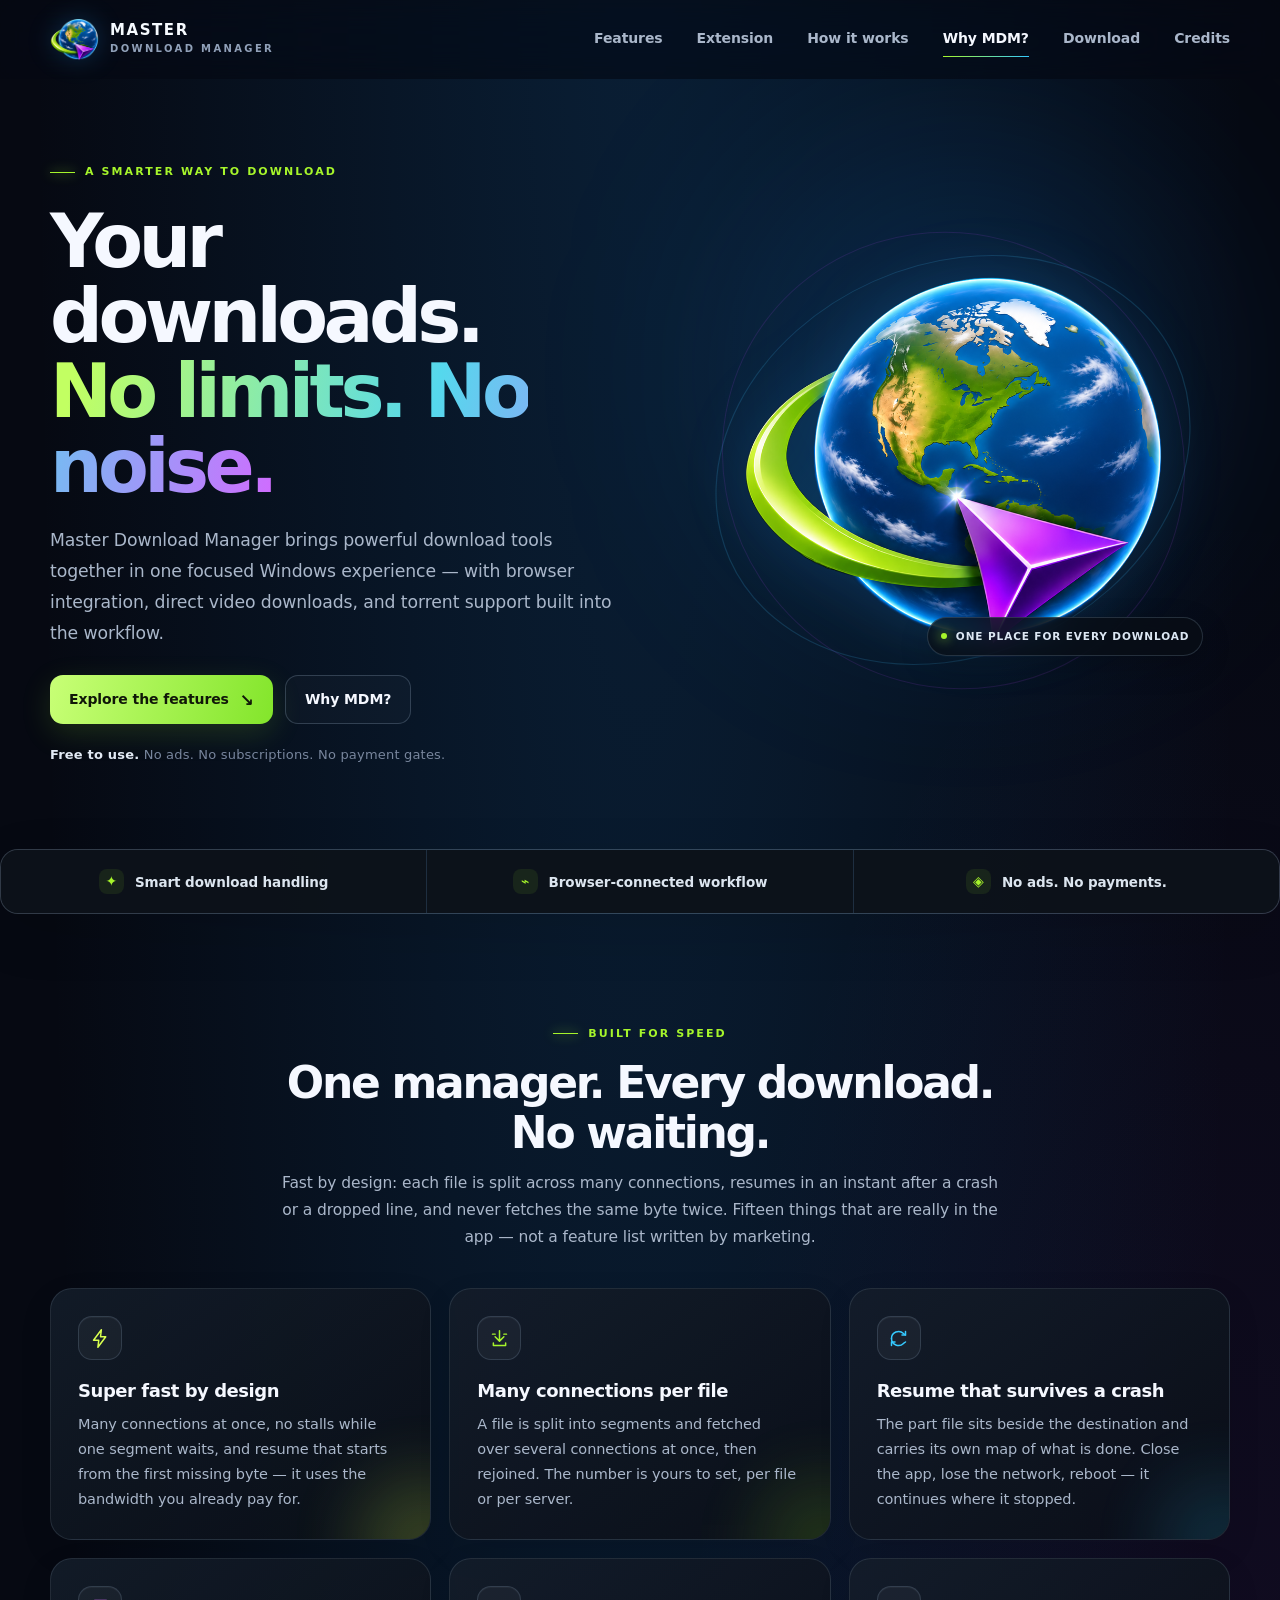
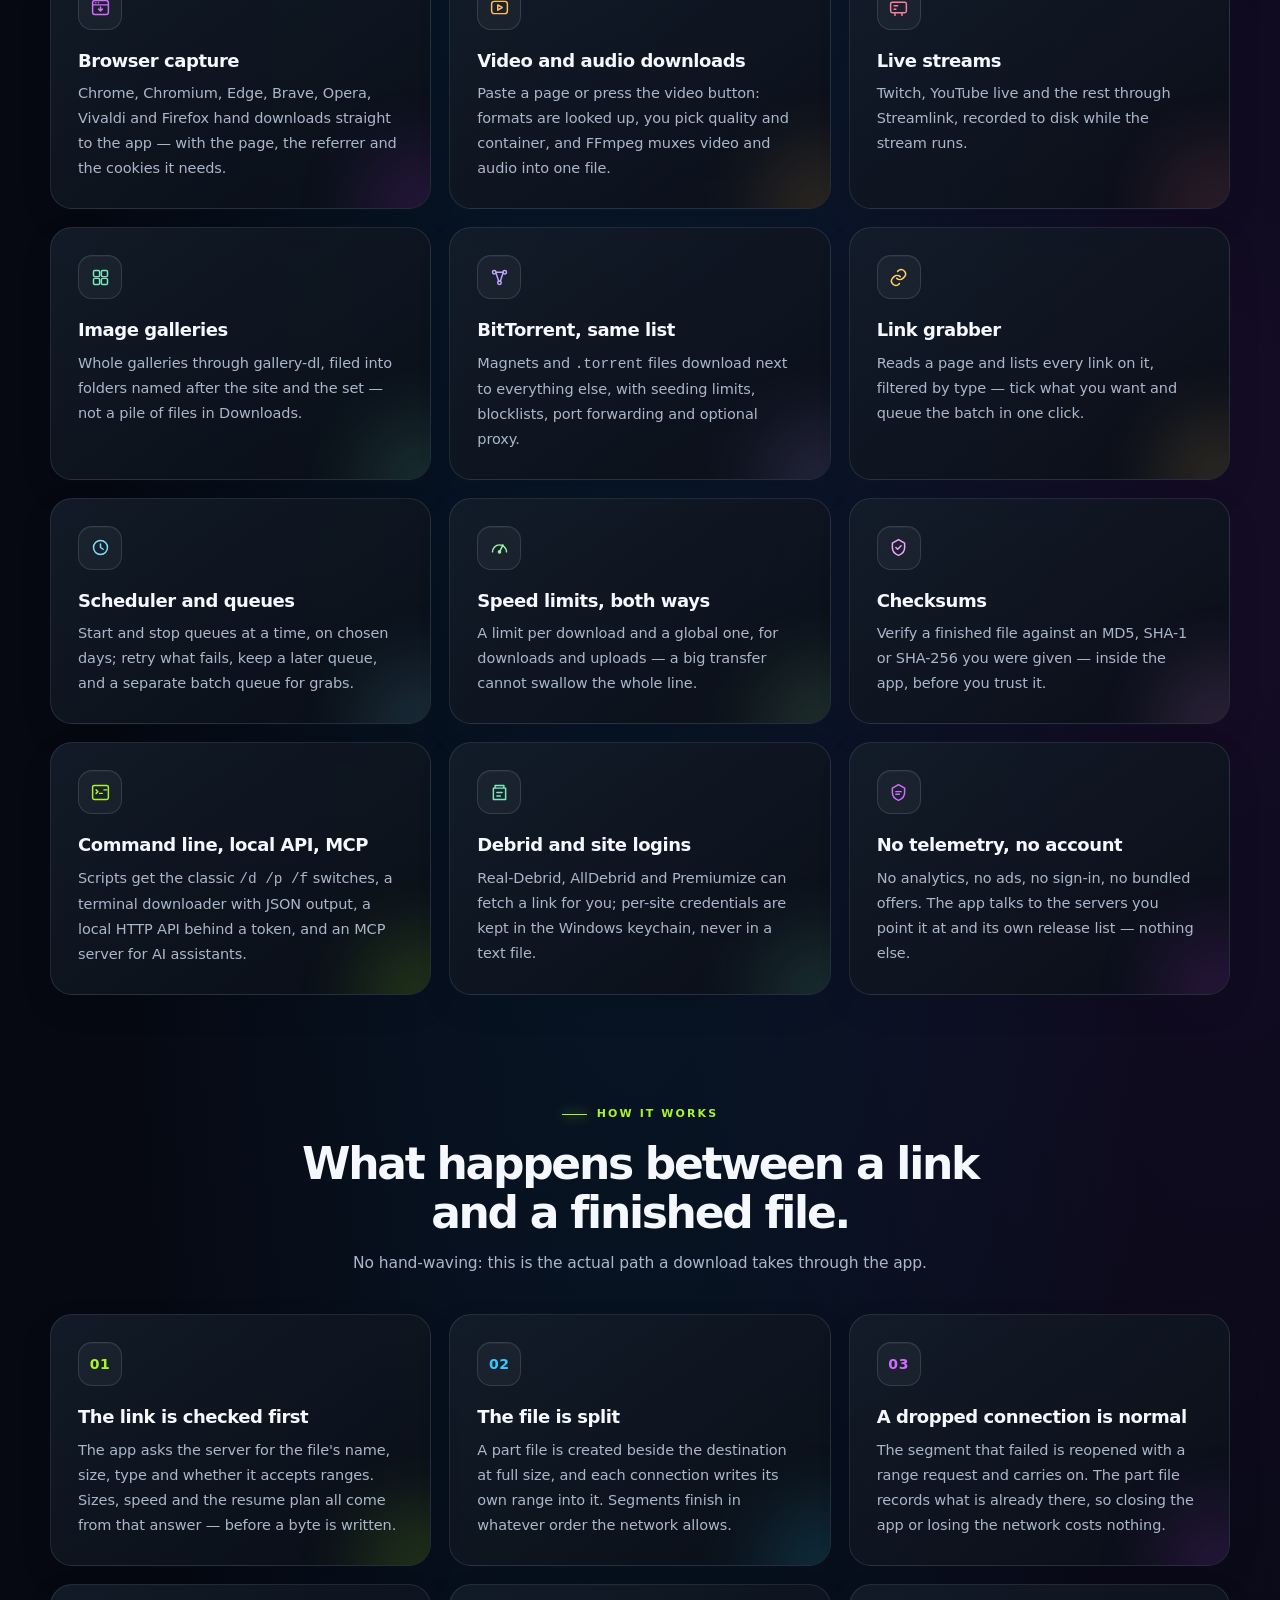
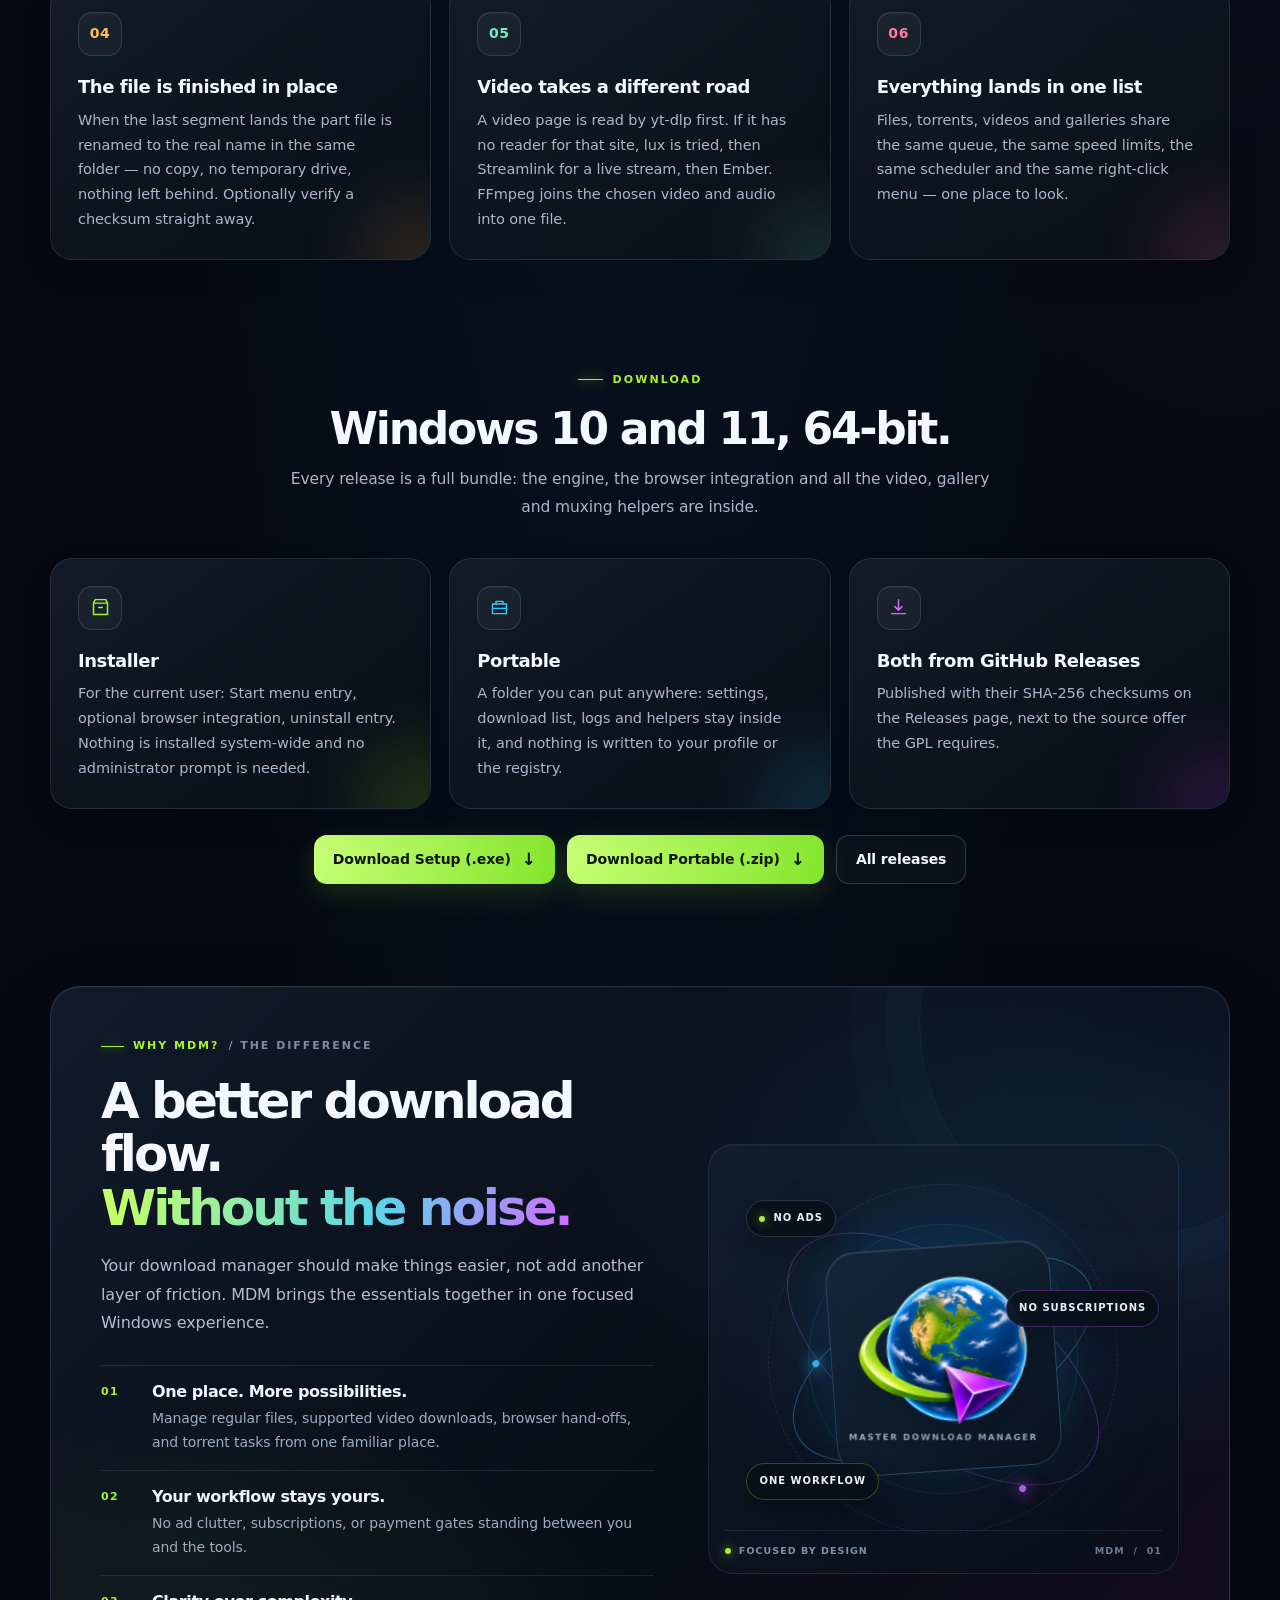
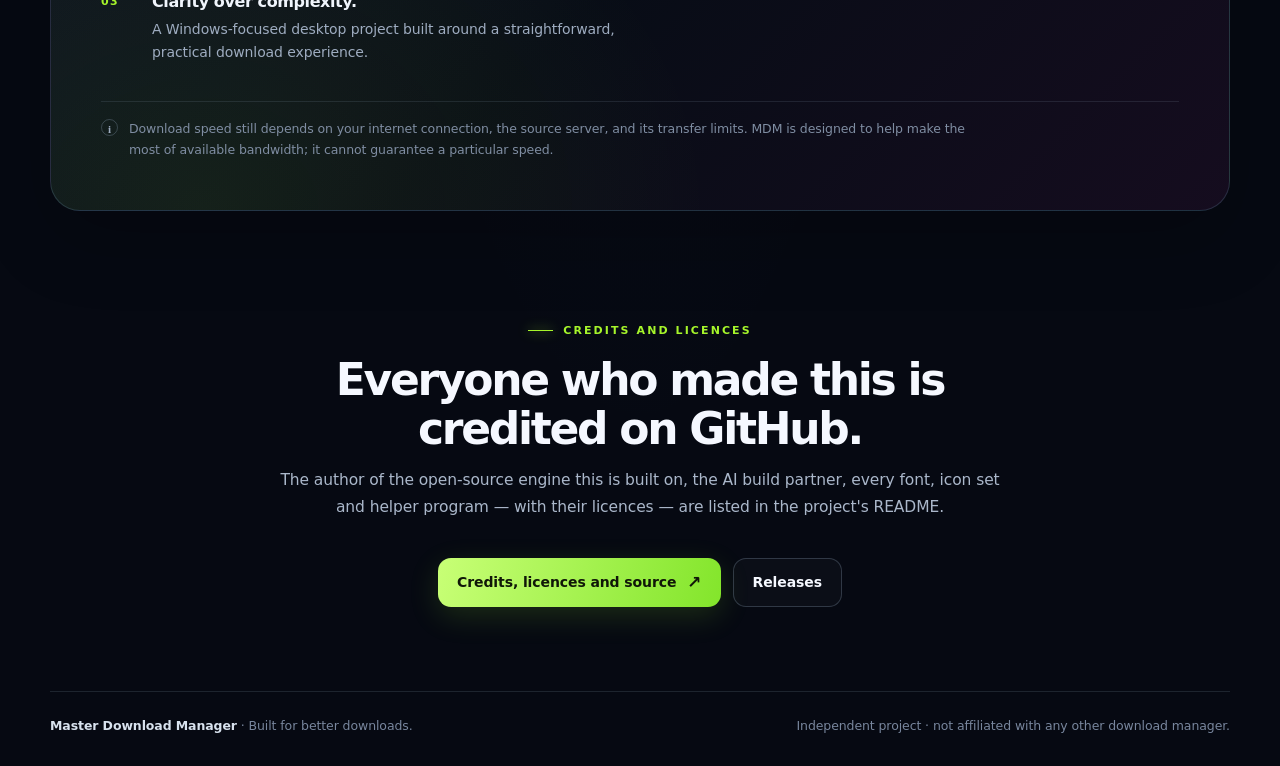
==== index.html @ 60034c8e "Site: speed-led features, shared CSS/JS, Extension in the nav" ====
<!doctype html>
<html lang="en">
<head>
  <meta charset="utf-8">
  <meta name="viewport" content="width=device-width, initial-scale=1">
  <meta name="theme-color" content="#05070b">
  <meta name="description" content="Meet Master Download Manager — a Windows download manager with segmented downloads, browser integration, video and audio, image galleries, torrents, and no ads or subscription fees.">
  <link rel="canonical" href="https://akshat-530.github.io/masterdownloadmanager/">
  <meta name="theme-color" content="#0b0d12">
  <meta property="og:type" content="website">
  <meta property="og:site_name" content="Master Download Manager">
  <meta property="og:title" content="Master Download Manager">
  <meta property="og:description" content="Segmented downloads, browser capture, video and audio, image galleries and BitTorrent - one list, no ads, no telemetry, no account.">
  <meta property="og:url" content="https://akshat-530.github.io/masterdownloadmanager/">
  <meta name="twitter:card" content="summary_large_image">
  <meta name="twitter:title" content="Master Download Manager">
  <meta name="twitter:description" content="Segmented downloads, browser capture, video, galleries and torrents - free for Windows, no ads, no telemetry.">
  <title>Master Download Manager — free download manager for Windows</title>
  <link rel="stylesheet" href="assets/site.css">

</head>
<body>
  <a class="skip-link" href="#top">Skip to content</a>
  <div class="scroll-progress" aria-hidden="true"></div>
  <svg class="svg-assets" xmlns="http://www.w3.org/2000/svg" aria-hidden="true" focusable="false">
    <symbol id="mdm-logo" viewBox="0 0 820 728">
      <image href="assets/hero.png" x="0" y="0" width="820" height="728" preserveAspectRatio="none" />
    </symbol>
  </svg>
  <header class="topbar-wrap">
    <div class="shell topbar">
      <a class="brand" href="#top" aria-label="Master Download Manager home">
        <svg class="brand-logo" viewBox="0 0 820 728" role="img" aria-label="Master Download Manager logo"><use href="#mdm-logo"></use></svg>
        <span class="brand-copy"><strong>MASTER</strong><small>DOWNLOAD MANAGER</small></span>
      </a>
      <button class="menu-toggle" type="button" aria-label="Open navigation" aria-controls="main-nav" aria-expanded="false">
        <span></span><span></span>
      </button>
      <nav id="main-nav" aria-label="Main navigation">
        <a href="#features">Features</a>
        <a href="extension.html">Extension</a>
        <a href="#how">How it works</a>
        <a href="#approach">Why MDM?</a>
        <a href="#download">Download</a>
        <a href="#credits">Credits</a>
      </nav>
    </div>
  </header>

  <main id="top" tabindex="-1">
    <div class="shell">
      <section class="hero" aria-labelledby="hero-title">
        <div class="hero-copy">
          <div class="eyebrow">A smarter way to download</div>
          <h1 id="hero-title">Your downloads.<br><span class="accent">No limits. No noise.</span></h1>
          <p class="intro">Master Download Manager brings powerful download tools together in one focused Windows experience — with browser integration, direct video downloads, and torrent support built into the workflow.</p>
          <div class="hero-actions">
            <a class="primary-link" href="#features">Explore the features <span aria-hidden="true">↘</span></a>
            <a class="secondary-link" href="#approach">Why MDM?</a>
          </div>
          <p class="hero-note"><strong>Free to use.</strong> No ads. No subscriptions. No payment gates.</p>
        </div>
        <div class="hero-art" aria-label="Master Download Manager globe and navigation logo">
          <div class="logo-halo">
            <svg class="hero-logo" viewBox="0 0 820 728" role="img" aria-label="Master Download Manager globe and navigation logo"><use href="#mdm-logo"></use></svg>
            <div class="orbit-label"><span class="dot" aria-hidden="true"></span> ONE PLACE FOR EVERY DOWNLOAD</div>
          </div>
        </div>
        </div>
      </section>

      <div class="trust-strip reveal" aria-label="Product highlights">
        <div class="trust-item"><b>✦</b> Smart download handling</div>
        <div class="trust-item"><b>⌁</b> Browser-connected workflow</div>
        <div class="trust-item"><b>◈</b> No ads. No payments.</div>
      </div>

      <section class="content-section reveal" id="features" aria-labelledby="features-title">
        <div class="section-heading">
          <div class="eyebrow">Built for speed</div>
          <h2 id="features-title">One manager. Every download. No waiting.</h2>
          <p>Fast by design: each file is split across many connections, resumes in an instant after a crash or a dropped line, and never fetches the same byte twice. Fifteen things that are really in the app — not a feature list written by marketing.</p>
        </div>
        <div class="feature-grid">
          <article class="feature-card reveal" style="--icon:#d8ff4f;--glow:rgba(216,255,79,.28)">
            <div class="feature-icon" aria-hidden="true"><svg viewBox="0 0 24 24"><path d="M13 2 4 14h6l-1 8 9-12h-6z"/></svg></div>
            <h3>Super fast by design</h3>
            <p>Many connections at once, no stalls while one segment waits, and resume that starts from the first missing byte — it uses the bandwidth you already pay for.</p>
          </article>
          <article class="feature-card reveal" style="--icon:#a6f52b;--glow:rgba(166,245,43,.2)">
            <div class="feature-icon" aria-hidden="true"><svg viewBox="0 0 24 24"><path d="M12 3v12m-5-5 5 5 5-5"/><path d="M5 17v3h14v-3"/><path d="M4 7h3M17 7h3"/></svg></div>
            <h3>Many connections per file</h3>
            <p>A file is split into segments and fetched over several connections at once, then rejoined. The number is yours to set, per file or per server.</p>
          </article>
          <article class="feature-card reveal" style="--icon:#35caff;--glow:rgba(53,202,255,.2)">
            <div class="feature-icon" aria-hidden="true"><svg viewBox="0 0 24 24"><path d="M4 12a8 8 0 0 1 13.7-5.6L20 8"/><path d="M4 12a8 8 0 0 0 13.7 5.6L20 16"/><path d="M20 4v4h-4M4 20v-4h4"/></svg></div>
            <h3>Resume that survives a crash</h3>
            <p>The part file sits beside the destination and carries its own map of what is done. Close the app, lose the network, reboot — it continues where it stopped.</p>
          </article>
          <article class="feature-card reveal" style="--icon:#d16cff;--glow:rgba(189,67,246,.2)">
            <div class="feature-icon" aria-hidden="true"><svg viewBox="0 0 24 24"><rect x="3" y="4" width="18" height="16" rx="2.6"/><path d="M3 9h18"/><path d="M6.6 6.5h.01M9.6 6.5h.01"/><path d="M12 11.5v4.5m-2.2-2.3L12 16l2.2-2.3"/></svg></div>
            <h3>Browser capture</h3>
            <p>Chrome, Chromium, Edge, Brave, Opera, Vivaldi and Firefox hand downloads straight to the app — with the page, the referrer and the cookies it needs.</p>
          </article>
          <article class="feature-card reveal" style="--icon:#ffbd5b;--glow:rgba(255,189,91,.18)">
            <div class="feature-icon" aria-hidden="true"><svg viewBox="0 0 24 24"><rect x="3" y="5" width="18" height="14" rx="3"/><path d="m10 9 5 3-5 3z"/></svg></div>
            <h3>Video and audio downloads</h3>
            <p>Paste a page or press the video button: formats are looked up, you pick quality and container, and FFmpeg muxes video and audio into one file.</p>
          </article>
          <article class="feature-card reveal" style="--icon:#ff7d9c;--glow:rgba(255,125,156,.18)">
            <div class="feature-icon" aria-hidden="true"><svg viewBox="0 0 24 24"><rect x="3" y="6" width="18" height="12" rx="2"/><path d="M8 18v3m8-3v3M7 10h4M7 14h2"/></svg></div>
            <h3>Live streams</h3>
            <p>Twitch, YouTube live and the rest through Streamlink, recorded to disk while the stream runs.</p>
          </article>
          <article class="feature-card reveal" style="--icon:#79e9c0;--glow:rgba(121,233,192,.18)">
            <div class="feature-icon" aria-hidden="true"><svg viewBox="0 0 24 24"><rect x="4" y="4" width="7" height="7" rx="1.5"/><rect x="13" y="4" width="7" height="7" rx="1.5"/><rect x="4" y="13" width="7" height="7" rx="1.5"/><rect x="13" y="13" width="7" height="7" rx="1.5"/></svg></div>
            <h3>Image galleries</h3>
            <p>Whole galleries through gallery-dl, filed into folders named after the site and the set — not a pile of files in Downloads.</p>
          </article>
          <article class="feature-card reveal" style="--icon:#c0a4ff;--glow:rgba(192,164,255,.18)">
            <div class="feature-icon" aria-hidden="true"><svg viewBox="0 0 24 24"><circle cx="6" cy="6" r="2"/><circle cx="18" cy="6" r="2"/><circle cx="12" cy="18" r="2"/><path d="m8 7 3 9m5-9-3 9M8 6h8"/></svg></div>
            <h3>BitTorrent, same list</h3>
            <p>Magnets and <code>.torrent</code> files download next to everything else, with seeding limits, blocklists, port forwarding and optional proxy.</p>
          </article>
          <article class="feature-card reveal" style="--icon:#ffd166;--glow:rgba(255,209,102,.18)">
            <div class="feature-icon" aria-hidden="true"><svg viewBox="0 0 24 24"><path d="M10 13a5 5 0 0 0 7 0l2-2a5 5 0 0 0-7-7l-1 1"/><path d="M14 11a5 5 0 0 0-7 0l-2 2a5 5 0 0 0 7 7l1-1"/></svg></div>
            <h3>Link grabber</h3>
            <p>Reads a page and lists every link on it, filtered by type — tick what you want and queue the batch in one click.</p>
          </article>
          <article class="feature-card reveal" style="--icon:#7ee0ff;--glow:rgba(126,224,255,.18)">
            <div class="feature-icon" aria-hidden="true"><svg viewBox="0 0 24 24"><circle cx="12" cy="12" r="8"/><path d="M12 8v4l3 2"/></svg></div>
            <h3>Scheduler and queues</h3>
            <p>Start and stop queues at a time, on chosen days; retry what fails, keep a later queue, and a separate batch queue for grabs.</p>
          </article>
          <article class="feature-card reveal" style="--icon:#9ef5a2;--glow:rgba(158,245,162,.18)">
            <div class="feature-icon" aria-hidden="true"><svg viewBox="0 0 24 24"><path d="M4 17a8 8 0 1 1 16 0"/><path d="M12 17 16 9"/><circle cx="12" cy="17" r="1.2"/></svg></div>
            <h3>Speed limits, both ways</h3>
            <p>A limit per download and a global one, for downloads and uploads — a big transfer cannot swallow the whole line.</p>
          </article>
          <article class="feature-card reveal" style="--icon:#f5a3ff;--glow:rgba(245,163,255,.18)">
            <div class="feature-icon" aria-hidden="true"><svg viewBox="0 0 24 24"><path d="M12 3l7 4v5c0 4.5-3 7.5-7 9-4-1.5-7-4.5-7-9V7z"/><path d="m9 12 2 2 4-4"/></svg></div>
            <h3>Checksums</h3>
            <p>Verify a finished file against an MD5, SHA-1 or SHA-256 you were given — inside the app, before you trust it.</p>
          </article>
          <article class="feature-card reveal" style="--icon:#a6f52b;--glow:rgba(166,245,43,.2)">
            <div class="feature-icon" aria-hidden="true"><svg viewBox="0 0 24 24"><rect x="3" y="4" width="18" height="16" rx="2"/><path d="m7 9 2 2-2 2M11 13h3M16 9h3"/></svg></div>
            <h3>Command line, local API, MCP</h3>
            <p>Scripts get the classic <code>/d /p /f</code> switches, a terminal downloader with JSON output, a local HTTP API behind a token, and an MCP server for AI assistants.</p>
          </article>
          <article class="feature-card reveal" style="--icon:#79e9c0;--glow:rgba(121,233,192,.18)">
            <div class="feature-icon" aria-hidden="true"><svg viewBox="0 0 24 24"><path d="M7 4h10v3H7zM5 7h14v13H5z"/><path d="M9 12h6M9 16h4"/></svg></div>
            <h3>Debrid and site logins</h3>
            <p>Real-Debrid, AllDebrid and Premiumize can fetch a link for you; per-site credentials are kept in the Windows keychain, never in a text file.</p>
          </article>
          <article class="feature-card reveal" style="--icon:#d16cff;--glow:rgba(189,67,246,.2)">
            <div class="feature-icon" aria-hidden="true"><svg viewBox="0 0 24 24"><path d="M12 3l7 4v5c0 4.5-3 7.5-7 9-4-1.5-7-4.5-7-9V7z"/><path d="M9 11h6M9 14h4"/></svg></div>
            <h3>No telemetry, no account</h3>
            <p>No analytics, no ads, no sign-in, no bundled offers. The app talks to the servers you point it at and its own release list — nothing else.</p>
          </article>
        </div>
      </section>

      <section class="content-section reveal" id="how" aria-labelledby="how-title">
        <div class="section-heading">
          <div class="eyebrow">How it works</div>
          <h2 id="how-title">What happens between a link and a finished file.</h2>
          <p>No hand-waving: this is the actual path a download takes through the app.</p>
        </div>
        <div class="feature-grid">
          <article class="feature-card reveal" style="--icon:#a6f52b;--glow:rgba(166,245,43,.2)">
            <div class="feature-icon step-num" aria-hidden="true">01</div>
            <h3>The link is checked first</h3>
            <p>The app asks the server for the file's name, size, type and whether it accepts ranges. Sizes, speed and the resume plan all come from that answer — before a byte is written.</p>
          </article>
          <article class="feature-card reveal" style="--icon:#35caff;--glow:rgba(53,202,255,.2)">
            <div class="feature-icon step-num" aria-hidden="true">02</div>
            <h3>The file is split</h3>
            <p>A part file is created beside the destination at full size, and each connection writes its own range into it. Segments finish in whatever order the network allows.</p>
          </article>
          <article class="feature-card reveal" style="--icon:#d16cff;--glow:rgba(189,67,246,.2)">
            <div class="feature-icon step-num" aria-hidden="true">03</div>
            <h3>A dropped connection is normal</h3>
            <p>The segment that failed is reopened with a range request and carries on. The part file records what is already there, so closing the app or losing the network costs nothing.</p>
          </article>
          <article class="feature-card reveal" style="--icon:#ffbd5b;--glow:rgba(255,189,91,.18)">
            <div class="feature-icon step-num" aria-hidden="true">04</div>
            <h3>The file is finished in place</h3>
            <p>When the last segment lands the part file is renamed to the real name in the same folder — no copy, no temporary drive, nothing left behind. Optionally verify a checksum straight away.</p>
          </article>
          <article class="feature-card reveal" style="--icon:#79e9c0;--glow:rgba(121,233,192,.18)">
            <div class="feature-icon step-num" aria-hidden="true">05</div>
            <h3>Video takes a different road</h3>
            <p>A video page is read by yt-dlp first. If it has no reader for that site, lux is tried, then Streamlink for a live stream, then Ember. FFmpeg joins the chosen video and audio into one file.</p>
          </article>
          <article class="feature-card reveal" style="--icon:#ff7d9c;--glow:rgba(255,125,156,.18)">
            <div class="feature-icon step-num" aria-hidden="true">06</div>
            <h3>Everything lands in one list</h3>
            <p>Files, torrents, videos and galleries share the same queue, the same speed limits, the same scheduler and the same right-click menu — one place to look.</p>
          </article>
        </div>
      </section>

      <section class="content-section reveal" id="download" aria-labelledby="download-title">
        <div class="section-heading">
          <div class="eyebrow">Download</div>
          <h2 id="download-title">Windows 10 and 11, 64-bit.</h2>
          <p>Every release is a full bundle: the engine, the browser integration and all the video, gallery and muxing helpers are inside.</p>
        </div>
        <div class="feature-grid">
          <article class="feature-card reveal" style="--icon:#a6f52b;--glow:rgba(166,245,43,.2)">
            <div class="feature-icon" aria-hidden="true"><svg viewBox="0 0 24 24"><path d="M4 7h16v13H4z"/><path d="M4 7 6 3h12l2 4"/><path d="M10 12h4"/></svg></div>
            <h3>Installer</h3>
            <p>For the current user: Start menu entry, optional browser integration, uninstall entry. Nothing is installed system-wide and no administrator prompt is needed.</p>
          </article>
          <article class="feature-card reveal" style="--icon:#35caff;--glow:rgba(53,202,255,.2)">
            <div class="feature-icon" aria-hidden="true"><svg viewBox="0 0 24 24"><path d="M4 8h16v11H4z"/><path d="M8 8V5h8v3"/><path d="M4 13h16"/></svg></div>
            <h3>Portable</h3>
            <p>A folder you can put anywhere: settings, download list, logs and helpers stay inside it, and nothing is written to your profile or the registry.</p>
          </article>
          <article class="feature-card reveal" style="--icon:#d16cff;--glow:rgba(189,67,246,.2)">
            <div class="feature-icon" aria-hidden="true"><svg viewBox="0 0 24 24"><path d="M12 3v12m-4-4 4 4 4-4"/><path d="M4 19h16"/></svg></div>
            <h3>Both from GitHub Releases</h3>
            <p>Published with their SHA-256 checksums on the Releases page, next to the source offer the GPL requires.</p>
          </article>
        </div>
                <div class="hero-actions" style="margin-top:26px">
          <a class="primary-link" data-dl="setup" href="https://github.com/Akshat-530/masterdownloadmanager-app/releases">Download Setup (.exe) <span aria-hidden="true">&#8595;</span></a>
          <a class="primary-link" data-dl="portable" href="https://github.com/Akshat-530/masterdownloadmanager-app/releases">Download Portable (.zip) <span aria-hidden="true">&#8595;</span></a>
          <a class="secondary-link" href="https://github.com/Akshat-530/masterdownloadmanager-app/releases">All releases</a>
        </div>
      </section>

      <section class="content-section reveal" id="approach" aria-labelledby="approach-title">
        <div class="why-panel">
          <div class="why-layout">
            <div class="why-copy">
              <div class="manifesto-kicker"><span class="why-kicker-line" aria-hidden="true"></span> WHY MDM? <span class="why-kicker-muted">/ THE DIFFERENCE</span></div>
              <h2 id="approach-title">A better download flow.<br><span class="why-gradient">Without the noise.</span></h2>
              <p class="why-intro">Your download manager should make things easier, not add another layer of friction. MDM brings the essentials together in one focused Windows experience.</p>

              <div class="why-points">
                <article class="why-point">
                  <span class="why-number">01</span>
                  <div>
                    <h3>One place. More possibilities.</h3>
                    <p>Manage regular files, supported video downloads, browser hand-offs, and torrent tasks from one familiar place.</p>
                  </div>
                </article>
                <article class="why-point">
                  <span class="why-number">02</span>
                  <div>
                    <h3>Your workflow stays yours.</h3>
                    <p>No ad clutter, subscriptions, or payment gates standing between you and the tools.</p>
                  </div>
                </article>
                <article class="why-point">
                  <span class="why-number">03</span>
                  <div>
                    <h3>Clarity over complexity.</h3>
                    <p>A Windows-focused desktop project built around a straightforward, practical download experience.</p>
                  </div>
                </article>
              </div>
            </div>

            <div class="why-art" aria-hidden="true">
              <div class="why-art-glow"></div>
              <div class="why-orbit why-orbit-one"><span></span></div>
              <div class="why-orbit why-orbit-two"><span></span></div>
              <div class="why-logo-core">
                <div class="why-logo-inner">
                  <svg class="why-logo" viewBox="0 0 820 728" focusable="false"><use href="#mdm-logo"></use></svg>
                  <span>MASTER DOWNLOAD MANAGER</span>
                </div>
              </div>
              <div class="why-chip why-chip-top"><span class="why-chip-dot"></span> NO ADS</div>
              <div class="why-chip why-chip-right">NO SUBSCRIPTIONS</div>
              <div class="why-chip why-chip-bottom">ONE WORKFLOW</div>
              <div class="why-art-footer">
                <span class="why-status-dot"></span>
                <span>FOCUSED BY DESIGN</span>
                <span class="why-art-code">MDM&nbsp; / &nbsp;01</span>
              </div>
            </div>
          </div>
          <div class="why-footnote">
            <span class="why-footnote-mark" aria-hidden="true">i</span>
            <p>Download speed still depends on your internet connection, the source server, and its transfer limits. MDM is designed to help make the most of available bandwidth; it cannot guarantee a particular speed.</p>
          </div>
        </div>
      </section>

      <section class="content-section reveal" id="credits" aria-labelledby="credits-title">
        <div class="section-heading">
          <div class="eyebrow">Credits and licences</div>
          <h2 id="credits-title">Everyone who made this is credited on GitHub.</h2>
          <p>The author of the open-source engine this is built on, the AI build partner, every font, icon set and helper program — with their licences — are listed in the project's README.</p>
        </div>
        <div class="hero-actions" style="margin-top:24px">
          <a class="primary-link" href="https://github.com/Akshat-530/masterdownloadmanager-app#readme">Credits, licences and source <span aria-hidden="true">&#8599;</span></a>
          <a class="secondary-link" href="https://github.com/Akshat-530/masterdownloadmanager-app/releases">Releases</a>
        </div>
      </section>
    </div>
  </main>

  <footer class="shell footer">
    <span><strong>Master Download Manager</strong> · Built for better downloads.</span>
    <span>Independent project &middot; not affiliated with any other download manager.</span>
  </footer>
  <button class="back-to-top" type="button" aria-label="Back to top" title="Back to top">
    <svg viewBox="0 0 24 24" aria-hidden="true"><path d="M12 19V5M6 11l6-6 6 6" /></svg>
  </button>
  <script src="assets/site.js"></script>
</body>
</html>
---- assets/site.css ----
:root {
    color-scheme: dark;
    --bg: #060912;
    --surface: rgba(14, 21, 34, .78);
    --surface-strong: #101a2a;
    --text: #f5f8ff;
    --muted: #aab7ca;
    --soft: #78869d;
    --line: rgba(170, 194, 221, .14);
    --line-strong: rgba(170, 194, 221, .23);
    --green: #a6f52b;
    --cyan: #35caff;
    --purple: #bd43f6;
    --radius: 22px;
    --max: 1180px;
    --ease: cubic-bezier(.2, .75, .25, 1);
  }

  *, *::before, *::after { box-sizing: border-box; }
  html { scroll-behavior: smooth; scroll-padding-top: 100px; }
  body {
    min-width: 320px;
    margin: 0;
    overflow-x: hidden;
    color: var(--text);
    background:
      radial-gradient(ellipse at 50% -8%, rgba(22, 111, 183, .22), transparent 38rem),
      radial-gradient(ellipse at 96% 38%, rgba(147, 40, 215, .10), transparent 36rem),
      var(--bg);
    font-family: Inter, "SF Pro Display", "Segoe UI Variable", "Segoe UI", ui-sans-serif, system-ui, -apple-system, BlinkMacSystemFont, sans-serif;
    font-size: 15px;
    line-height: 1.65;
    letter-spacing: -.006em;
    -webkit-font-smoothing: antialiased;
    text-rendering: optimizeLegibility;
  }
  a { color: inherit; text-decoration: none; }
  button { font: inherit; }
  a:focus-visible, button:focus-visible { outline: 2px solid var(--cyan); outline-offset: 4px; border-radius: 9px; }
  ::selection { color: #06100a; background: var(--green); }
  .shell { width: min(var(--max), calc(100% - 56px)); margin-inline: auto; }
  .svg-assets { position: absolute; width: 0; height: 0; overflow: hidden; }
  .skip-link {
    position: fixed; z-index: 1000; top: 12px; left: 12px;
    padding: 10px 14px; border-radius: 10px; color: #07100a;
    background: var(--green); font-size: 13px; font-weight: 800;
    transform: translateY(-160%); transition: transform .2s ease;
  }
  .skip-link:focus { transform: translateY(0); }

  .scroll-progress {
    position: fixed; z-index: 100; inset: 0 auto auto 0;
    width: 100%; height: 3px; pointer-events: none;
    background: linear-gradient(90deg, var(--green), var(--cyan), var(--purple));
    transform: scaleX(0); transform-origin: left center;
    box-shadow: 0 0 16px rgba(53, 202, 255, .42);
  }
  .topbar-wrap {
    position: sticky; z-index: 50; top: 0;
    border-bottom: 1px solid transparent;
    background: rgba(6, 9, 18, .68);
    backdrop-filter: blur(18px) saturate(145%);
    -webkit-backdrop-filter: blur(18px) saturate(145%);
    transition: background .25s ease, border-color .25s ease, box-shadow .25s ease;
  }
  .topbar-wrap.is-scrolled {
    border-color: var(--line);
    background: rgba(6, 9, 18, .9);
    box-shadow: 0 12px 36px rgba(0, 0, 0, .18);
  }
  .topbar {
    min-height: 82px; display: flex; align-items: center;
    justify-content: space-between; gap: 26px;
  }
  .brand { display: inline-flex; flex: 0 0 auto; align-items: center; gap: 11px; min-width: 0; }
  .brand-logo { display: block; width: 49px; height: 43px; flex: 0 0 auto; overflow: visible; filter: drop-shadow(0 0 13px rgba(36, 164, 255, .22)); }
  .brand-logo use, .hero-logo use { width: 100%; height: 100%; }
  .brand-copy { display: grid; gap: 0; line-height: 1.05; }
  .brand-copy strong { color: #f7fbff; font-size: 14px; font-weight: 850; letter-spacing: .105em; }
  .brand-copy small { margin-top: 5px; color: #91a1b9; font-size: 9px; font-weight: 750; letter-spacing: .235em; text-transform: uppercase; }
  nav { display: flex; align-items: center; gap: clamp(18px, 2.7vw, 34px); color: var(--muted); font-size: 13px; font-weight: 650; }
  nav a { position: relative; padding: 10px 0; transition: color .2s ease; }
  nav a::after {
    content: ""; position: absolute; right: 0; bottom: 4px; left: 0;
    height: 1px; background: linear-gradient(90deg, var(--green), var(--cyan));
    transform: scaleX(0); transform-origin: left; transition: transform .22s var(--ease);
  }
  nav a:hover, nav a[aria-current="location"] { color: var(--text); }
  nav a:hover::after, nav a[aria-current="location"]::after { transform: scaleX(1); }
  .menu-toggle {
    display: none; width: 44px; height: 44px; padding: 0;
    align-items: center; justify-content: center; flex-direction: column; gap: 5px;
    border: 1px solid var(--line); border-radius: 13px;
    color: var(--text); background: rgba(255,255,255,.035); cursor: pointer;
  }
  .menu-toggle span { display: block; width: 17px; height: 1.5px; border-radius: 4px; background: currentColor; transition: transform .2s ease, opacity .2s ease; }
  .menu-toggle[aria-expanded="true"] span:first-child { transform: translateY(3.25px) rotate(45deg); }
  .menu-toggle[aria-expanded="true"] span:last-child { transform: translateY(-3.25px) rotate(-45deg); }

  .hero {
    position: relative; display: grid; grid-template-columns: 1.02fr .98fr;
    align-items: center; gap: clamp(24px, 4vw, 54px); padding: 76px 0 82px;
  }
  .hero::before {
    content: ""; position: absolute; z-index: 0; width: 460px; height: 460px;
    right: 3%; top: 8%; border-radius: 50%; pointer-events: none;
    background: rgba(18, 140, 255, .14); filter: blur(100px);
  }
  .hero-copy, .hero-art { position: relative; z-index: 1; }
  .eyebrow {
    display: inline-flex; align-items: center; gap: 10px;
    color: var(--green); font-size: 10px; font-weight: 850;
    letter-spacing: .19em; text-transform: uppercase;
  }
  .eyebrow::before { content: ""; width: 25px; height: 1px; background: var(--green); box-shadow: 0 0 12px var(--green); }
  h1 {
    max-width: 720px; margin: 22px 0 21px;
    font-size: clamp(48px, 6.2vw, 82px); line-height: .99;
    letter-spacing: -.068em; font-weight: 820;
  }
  h1 .accent {
    background: linear-gradient(102deg, #c2ff62 4%, #55d8ed 55%, #d16bff 100%);
    -webkit-background-clip: text; background-clip: text; color: transparent;
  }
  .intro { max-width: 590px; margin: 0; color: var(--muted); font-size: clamp(15px, 1.35vw, 17px); line-height: 1.88; }
  .hero-actions { display: flex; flex-wrap: wrap; align-items: center; justify-content: center; gap: 12px; margin-top: 30px; }
  .hero .hero-actions { justify-content: flex-start; }
  .primary-link, .secondary-link {
    min-height: 49px; display: inline-flex; align-items: center; justify-content: center; gap: 11px;
    padding: 0 19px; border-radius: 13px; font-size: 12px; font-weight: 800;
    transition: transform .22s var(--ease), border-color .22s ease, box-shadow .22s ease, background .22s ease;
  }
  .primary-link { color: #101708; background: linear-gradient(105deg, #c8ff76, #83e52b); box-shadow: 0 9px 30px rgba(141, 226, 43, .16); }
  .primary-link span { font-size: 17px; transition: transform .2s ease; }
  .primary-link:hover { transform: translateY(-3px); box-shadow: 0 13px 34px rgba(141, 226, 43, .24); }
  .primary-link:hover span { transform: translate(2px, 2px); }
  .secondary-link { border: 1px solid var(--line-strong); color: var(--text); background: rgba(255,255,255,.025); }
  .secondary-link:hover { transform: translateY(-3px); border-color: rgba(53,202,255,.5); background: rgba(53,202,255,.055); }
  .hero-note { margin: 21px 0 0; color: var(--soft); font-size: 11px; letter-spacing: .015em; }
  .hero-note strong { color: #e2eaf4; font-weight: 750; }
  .hero-art { display: flex; justify-content: center; align-items: center; min-height: 430px; }
  .logo-halo { position: relative; display: grid; place-items: center; width: min(100%, 490px); aspect-ratio: 1; }
  .logo-halo::before, .logo-halo::after {
    content: ""; position: absolute; inset: 10%; border: 1px solid rgba(64, 197, 255, .17);
    border-radius: 50%; transform: rotate(-24deg) scaleX(1.25); animation: orbit 34s linear infinite;
  }
  .logo-halo::after { inset: 4%; border-color: rgba(173, 69, 238, .14); transform: rotate(36deg) scaleX(1.04); animation-direction: reverse; animation-duration: 48s; }
  .hero-logo { position: relative; z-index: 1; display: block; width: 88%; height: auto; overflow: visible; filter: drop-shadow(0 0 30px rgba(24, 158, 255, .19)); animation: float 7s ease-in-out infinite; }
  .orbit-label {
    position: absolute; z-index: 2; right: -1%; bottom: 10%;
    display: inline-flex; align-items: center; gap: 9px;
    padding: 10px 13px; border: 1px solid rgba(174, 204, 231, .18); border-radius: 999px;
    background: rgba(8, 13, 21, .78); color: #dce7f3;
    font-size: 9px; font-weight: 800; letter-spacing: .11em;
    backdrop-filter: blur(14px); box-shadow: 0 10px 30px rgba(0,0,0,.2);
  }
  .orbit-label .dot { width: 6px; height: 6px; border-radius: 50%; background: var(--green); box-shadow: 0 0 12px var(--green); }

  .trust-strip {
    display: grid; grid-template-columns: repeat(3, 1fr); gap: 1px; overflow: hidden;
    border: 1px solid var(--line); border-radius: 18px; background: var(--line);
    box-shadow: 0 18px 55px rgba(0,0,0,.12);
  }
  .trust-item {
    display: flex; align-items: center; justify-content: center; gap: 11px;
    padding: 19px 14px; background: rgba(11, 16, 24, .94);
    color: #dce5ef; font-size: 12px; font-weight: 750; text-align: center;
  }
  .trust-item b { display: inline-grid; place-items: center; width: 25px; height: 25px; border-radius: 8px; color: var(--green); background: rgba(166,245,43,.08); font-size: 14px; }

  section.content-section { padding: 102px 0 0; }
  .section-heading { max-width: 720px; margin: 0 auto 39px; text-align: center; }
  .section-heading .eyebrow { justify-content: center; }
  h2 { margin: 15px 0 13px; font-size: clamp(31px, 4vw, 46px); line-height: 1.09; letter-spacing: -.052em; font-weight: 790; }
  .section-heading p { margin: 0; color: var(--muted); font-size: 14px; line-height: 1.8; }
  .feature-grid { display: grid; grid-template-columns: repeat(3, 1fr); gap: 16px; }
  .feature-card {
    --card-glow: var(--glow, rgba(53,202,255,.16));
    position: relative; isolation: isolate; min-height: 225px; padding: 25px;
    overflow: hidden; border: 1px solid var(--line); border-radius: var(--radius);
    background: linear-gradient(145deg, rgba(20, 29, 42, .88), rgba(10, 14, 22, .88));
    box-shadow: 0 12px 35px rgba(0,0,0,.08);
    transition: transform .28s var(--ease), border-color .28s ease, box-shadow .28s ease;
  }
  .feature-card::before {
    content: ""; position: absolute; z-index: -1; inset: 0; pointer-events: none;
    background: radial-gradient(260px circle at var(--pointer-x, 50%) var(--pointer-y, 50%), var(--card-glow), transparent 68%);
    opacity: 0; transition: opacity .25s ease;
  }
  .feature-card::after {
    content: ""; position: absolute; z-index: -1; width: 130px; height: 130px;
    right: -58px; bottom: -68px; border-radius: 50%; background: var(--card-glow); filter: blur(36px); opacity: .8;
  }
  .feature-card:hover { transform: translateY(-6px); border-color: rgba(120, 190, 220, .34); box-shadow: 0 22px 48px rgba(0,0,0,.2); }
  .feature-card:hover::before { opacity: 1; }
  .feature-icon {
    display: grid; place-items: center; width: 44px; height: 44px; margin-bottom: 22px;
    border: 1px solid rgba(170, 200, 230, .17); border-radius: 14px;
    background: rgba(255,255,255,.04); color: var(--icon, var(--cyan));
    box-shadow: inset 0 1px rgba(255,255,255,.04);
  }
  .feature-icon svg { width: 21px; height: 21px; stroke: currentColor; fill: none; stroke-width: 1.7; stroke-linecap: round; stroke-linejoin: round; }
  h3 { margin: 0 0 8px; font-size: 16px; font-weight: 760; letter-spacing: -.025em; }
  .feature-card p { position: relative; z-index: 1; max-width: 320px; margin: 0; color: var(--muted); font-size: 12px; line-height: 1.82; }

  .manifesto {
    display: grid; grid-template-columns: .82fr 1.18fr; align-items: center; gap: 42px;
    padding: 42px; border: 1px solid rgba(166,245,43,.2); border-radius: 28px;
    background: linear-gradient(115deg, rgba(94, 153, 27, .105), rgba(13, 20, 30, .88) 46%, rgba(91, 37, 126, .11));
    box-shadow: 0 22px 60px rgba(0,0,0,.12);
  }
  .manifesto-kicker { color: var(--green); font-size: 10px; font-weight: 850; letter-spacing: .18em; text-transform: uppercase; }
  .manifesto h2 { max-width: 410px; margin-bottom: 0; font-size: clamp(30px, 3.7vw, 43px); }
  .manifesto-copy { color: var(--muted); font-size: 13px; line-height: 1.9; }
  .manifesto-copy p { margin: 0 0 13px; }
  .manifesto-copy p:last-child { margin-bottom: 0; }
  .fineprint { color: var(--soft); font-size: 11px; }

  .credits { display: grid; grid-template-columns: 1fr 1fr; gap: 16px; }
  .credit-card { padding: 26px; border: 1px solid var(--line); border-radius: 19px; background: rgba(13, 18, 27, .78); transition: transform .25s var(--ease), border-color .25s ease, background .25s ease; }
  .credit-card:hover { transform: translateY(-4px); border-color: var(--line-strong); background: rgba(18, 26, 39, .88); }
  .credit-label { color: var(--soft); font-size: 9px; font-weight: 850; letter-spacing: .19em; text-transform: uppercase; }
  .credit-name { margin-top: 9px; font-size: 20px; font-weight: 800; letter-spacing: -.04em; }
  .credit-desc { margin-top: 5px; color: var(--muted); font-size: 11px; }
  .footer {
    display: flex; align-items: center; justify-content: space-between; gap: 20px;
    margin-top: 88px; padding: 25px 0 34px; border-top: 1px solid var(--line);
    color: var(--soft); font-size: 10px;
  }
  .footer strong { color: #d8e2ee; font-weight: 750; }
  .back-to-top {
    position: fixed; z-index: 40; right: 24px; bottom: 24px;
    display: grid; place-items: center; width: 45px; height: 45px;
    border: 1px solid rgba(166,245,43,.28); border-radius: 14px;
    color: var(--green); background: rgba(10, 17, 25, .88); box-shadow: 0 10px 30px rgba(0,0,0,.28);
    opacity: 0; pointer-events: none; transform: translateY(10px);
    transition: opacity .2s ease, transform .2s ease, background .2s ease;
    cursor: pointer; backdrop-filter: blur(12px);
  }
  .back-to-top.is-visible { opacity: 1; pointer-events: auto; transform: translateY(0); }
  .back-to-top:hover { background: rgba(166,245,43,.12); transform: translateY(-3px); }
  .back-to-top svg { width: 18px; height: 18px; stroke: currentColor; fill: none; stroke-width: 1.8; stroke-linecap: round; stroke-linejoin: round; }

  .reveal { opacity: 1; transform: none; }
  .js .reveal { opacity: 0; transform: translateY(20px); transition: opacity .65s var(--ease), transform .65s var(--ease); }
  .js .reveal.is-visible { opacity: 1; transform: translateY(0); }
  .feature-card:nth-child(2), .credit-card:nth-child(2) { transition-delay: .07s; }
  .feature-card:nth-child(3) { transition-delay: .12s; }

  @keyframes float { 0%, 100% { transform: translateY(0); } 50% { transform: translateY(-9px); } }
  @keyframes orbit { from { rotate: 0deg; } to { rotate: 360deg; } }

  @media (max-width: 900px) {
    .hero { grid-template-columns: 1fr; gap: 12px; padding: 68px 0 70px; }
    .hero-copy { text-align: center; }
    .hero-copy .eyebrow, .hero-actions { justify-content: center; }
    .intro { margin-inline: auto; }
    .hero-art { min-height: 360px; margin-top: -2px; }
    .logo-halo { width: min(76vw, 410px); }
    .feature-grid { grid-template-columns: repeat(2, 1fr); }
    .manifesto { grid-template-columns: 1fr; gap: 18px; }
    .manifesto h2 { max-width: 620px; }
  }
  @media (max-width: 640px) {
    .shell { width: min(100% - 34px, var(--max)); }
    .topbar { min-height: 72px; gap: 12px; }
    .brand-logo { width: 43px; height: 38px; }
    .brand-copy strong { font-size: 12px; }
    .brand-copy small { font-size: 8px; letter-spacing: .2em; }
    .menu-toggle { display: flex; }
    nav {
      position: absolute; top: calc(100% + 8px); right: 17px; left: 17px;
      display: flex; align-items: stretch; flex-direction: column; gap: 2px;
      padding: 10px; border: 1px solid var(--line-strong); border-radius: 17px;
      background: rgba(9, 14, 24, .97); box-shadow: 0 20px 45px rgba(0,0,0,.38);
      opacity: 0; visibility: hidden; pointer-events: none; transform: translateY(-7px);
      transition: opacity .18s ease, transform .18s ease, visibility .18s ease;
    }
    nav.is-open { opacity: 1; visibility: visible; pointer-events: auto; transform: translateY(0); }
    nav a { padding: 12px 13px; border-radius: 10px; }
    nav a::after { display: none; }
    nav a:hover, nav a[aria-current="location"] { color: var(--text); background: rgba(255,255,255,.05); }
    .hero { padding: 57px 0 61px; }
    h1 { margin-top: 19px; font-size: clamp(43px, 12.4vw, 62px); letter-spacing: -.065em; }
    .intro { font-size: 15px; line-height: 1.78; }
    .hero-actions { margin-top: 25px; }
    .primary-link, .secondary-link { min-height: 46px; padding-inline: 16px; font-size: 11px; }
    .hero-art { min-height: 290px; }
    .logo-halo { width: min(83vw, 350px); }
    .orbit-label { right: -2%; bottom: 6%; padding: 8px 10px; font-size: 8px; }
    .trust-strip { grid-template-columns: 1fr; }
    .trust-item { justify-content: flex-start; padding: 13px 20px; text-align: left; }
    section.content-section { padding-top: 76px; }
    .section-heading { margin-bottom: 29px; }
    h2 { font-size: clamp(29px, 8vw, 39px); }
    .feature-grid, .credits { grid-template-columns: 1fr; }
    .feature-card { min-height: 190px; padding: 23px; }
    .manifesto { padding: 27px; border-radius: 22px; }
    .footer { align-items: flex-start; flex-direction: column; margin-top: 65px; gap: 7px; }
    .back-to-top { right: 17px; bottom: 17px; }
  }
  @media (prefers-reduced-motion: reduce) {
    html { scroll-behavior: auto; }
    *, *::before, *::after { scroll-behavior: auto !important; animation-duration: .01ms !important; animation-iteration-count: 1 !important; transition-duration: .01ms !important; }
    .js .reveal { opacity: 1; transform: none; }
  }


  /* Refined type scale and spacing rhythm */
  :root {
    --section-space: clamp(76px, 8vw, 102px);
    --card-space: clamp(21px, 2.25vw, 27px);
  }
  body { font-size: 15.5px; line-height: 1.64; }
  .shell { width: min(var(--max), calc(100% - 64px)); }
  .topbar { min-height: 78px; }
  nav { font-size: 13.5px; }
  .hero { padding: clamp(58px, 6.2vw, 76px) 0 clamp(66px, 7vw, 84px); }
  .intro { font-size: clamp(15.5px, 1.35vw, 17px); line-height: 1.78; }
  .hero-actions { margin-top: 27px; }
  section.content-section { width: min(var(--max), calc(100% - 64px)); margin-inline: auto; padding-top: var(--section-space); }
  .section-heading { margin-bottom: clamp(28px, 3.1vw, 37px); }
  .section-heading p { font-size: 14.5px; line-height: 1.75; }
  .feature-grid { gap: clamp(14px, 1.5vw, 18px); }
  .feature-card { min-height: 218px; padding: var(--card-space); }
  .feature-icon { margin-bottom: 19px; }
  h3 { margin-bottom: 9px; font-size: 17px; line-height: 1.3; }
  .feature-card p { font-size: 13px; line-height: 1.75; }
  .credits { gap: 18px; }
  .credit-card { padding: 27px; }
  .credit-name { font-size: 21px; }
  .credit-desc { font-size: 12px; line-height: 1.6; }
  .footer { margin-top: clamp(66px, 7vw, 84px); padding: 24px 0 32px; font-size: 11px; line-height: 1.65; }

  /* Why MDM — editorial panel with an orbiting brand visual */
  .why-panel {
    position: relative;
    isolation: isolate;
    overflow: hidden;
    padding: clamp(27px, 4.2vw, 50px);
    border: 1px solid rgba(133, 188, 218, .18);
    border-radius: 30px;
    background:
      radial-gradient(ellipse at 88% 24%, rgba(52, 164, 255, .13), transparent 34%),
      radial-gradient(ellipse at 13% 100%, rgba(166, 245, 43, .08), transparent 35%),
      linear-gradient(135deg, rgba(17, 27, 42, .97), rgba(8, 13, 23, .96) 58%, rgba(22, 13, 32, .96));
    box-shadow: 0 28px 75px rgba(0, 0, 0, .2), inset 0 1px rgba(255, 255, 255, .035);
  }
  .why-panel::before {
    content: ""; position: absolute; z-index: -1; top: -180px; right: -120px;
    width: 430px; height: 430px; border: 1px solid rgba(74, 187, 255, .09);
    border-radius: 50%; box-shadow: 0 0 0 34px rgba(74, 187, 255, .018), 0 0 0 70px rgba(74, 187, 255, .012);
    pointer-events: none;
  }
  .why-layout {
    display: grid; grid-template-columns: minmax(0, 1.08fr) minmax(310px, .92fr);
    align-items: center; gap: clamp(28px, 4.2vw, 54px);
  }
  .why-copy { position: relative; z-index: 2; max-width: 640px; }
  .manifesto-kicker {
    display: flex; align-items: center; flex-wrap: wrap; gap: 9px;
    color: var(--green); font-size: 10px; font-weight: 850; letter-spacing: .18em;
  }
  .why-kicker-line { width: 23px; height: 1px; background: var(--green); box-shadow: 0 0 10px rgba(166, 245, 43, .65); }
  .why-kicker-muted { color: #7f8ca2; font-weight: 700; }
  .why-copy h2 {
    margin: 19px 0 17px; max-width: 610px;
    font-size: clamp(36px, 4.45vw, 55px); line-height: 1.045;
    letter-spacing: -.06em; font-weight: 820;
  }
  .why-gradient {
    background: linear-gradient(100deg, #c3ff6b 4%, #5bd7e8 58%, #d16bff 100%);
    -webkit-background-clip: text; background-clip: text; color: transparent;
  }
  .why-intro { max-width: 550px; margin: 0; color: #b3bfd0; font-size: 15px; line-height: 1.78; }
  .why-points { display: grid; gap: 0; margin-top: 27px; }
  .why-point {
    display: grid; grid-template-columns: 39px minmax(0, 1fr); gap: 12px;
    padding: 15px 0; border-top: 1px solid rgba(176, 199, 224, .12);
  }
  .why-number {
    padding-top: 2px; color: var(--green); font-size: 10px; font-weight: 850;
    letter-spacing: .12em; font-variant-numeric: tabular-nums;
  }
  .why-point h3 { margin: 0 0 5px; color: #f0f5fc; font-size: 15px; font-weight: 780; }
  .why-point p { max-width: 490px; margin: 0; color: #9eacc0; font-size: 12.5px; line-height: 1.65; }

  .why-art {
    position: relative; display: grid; place-items: center; min-height: 430px;
    overflow: hidden; border: 1px solid rgba(133, 188, 218, .12); border-radius: 25px;
    background:
      radial-gradient(circle at 50% 44%, rgba(27, 124, 205, .16), transparent 48%),
      linear-gradient(145deg, rgba(20, 32, 49, .7), rgba(9, 14, 25, .58));
    box-shadow: inset 0 1px rgba(255, 255, 255, .04);
  }
  .why-art::before, .why-art::after {
    content: ""; position: absolute; border-radius: 50%; pointer-events: none;
  }
  .why-art::before { width: 270px; height: 270px; border: 1px solid rgba(53, 202, 255, .12); }
  .why-art::after { width: 350px; height: 350px; border: 1px dashed rgba(184, 93, 244, .17); }
  .why-art-glow {
    position: absolute; width: 210px; height: 210px; border-radius: 50%;
    background: rgba(38, 154, 255, .2); filter: blur(62px); pointer-events: none;
  }
  .why-orbit {
    position: absolute; width: 330px; height: 154px; border: 1px solid rgba(75, 194, 255, .38);
    border-radius: 50%; transform: rotate(-28deg); pointer-events: none;
    animation: whyOrbit 23s linear infinite;
  }
  .why-orbit-two {
    width: 360px; height: 178px; border-color: rgba(186, 94, 247, .33);
    transform: rotate(35deg); animation-duration: 31s; animation-direction: reverse;
  }
  .why-orbit span {
    position: absolute; top: 17px; left: 46px; width: 7px; height: 7px;
    border-radius: 50%; background: var(--cyan); box-shadow: 0 0 14px 3px rgba(53, 202, 255, .6);
  }
  .why-orbit-two span { top: auto; right: 36px; bottom: 24px; left: auto; background: #ca72ff; box-shadow: 0 0 14px 3px rgba(189, 67, 246, .56); }
  .why-logo-core {
    position: relative; z-index: 1; display: grid; place-items: center;
    width: 225px; height: 225px; border: 1px solid rgba(151, 198, 230, .22);
    border-radius: 31px; background: linear-gradient(145deg, rgba(21, 39, 59, .88), rgba(9, 17, 29, .88));
    box-shadow: 0 24px 65px rgba(0, 0, 0, .32), inset 0 1px rgba(255, 255, 255, .09), 0 0 50px rgba(30, 145, 240, .12);
    transform: rotate(-4deg); backdrop-filter: blur(14px);
  }
  .why-logo-inner { display: grid; justify-items: center; gap: 2px; transform: rotate(4deg); }
  .why-logo { display: block; width: 174px; height: 155px; overflow: visible; filter: drop-shadow(0 8px 18px rgba(0, 0, 0, .24)); }
  .why-logo-inner > span { color: #9aabc0; font-size: 7px; font-weight: 850; letter-spacing: .2em; }
  .why-chip {
    position: absolute; z-index: 3; padding: 9px 12px; border: 1px solid rgba(171, 202, 230, .2);
    border-radius: 999px; color: #e8f1fb; background: rgba(8, 15, 25, .88);
    box-shadow: 0 10px 28px rgba(0, 0, 0, .24); font-size: 8px; font-weight: 850;
    letter-spacing: .13em; backdrop-filter: blur(12px); white-space: nowrap;
  }
  .why-chip-top { top: 13%; left: 8%; display: flex; align-items: center; gap: 8px; }
  .why-chip-right { top: 34%; right: 4%; border-color: rgba(192, 95, 248, .32); }
  .why-chip-bottom { bottom: 17%; left: 8%; border-color: rgba(166, 245, 43, .27); }
  .why-chip-dot, .why-status-dot { width: 6px; height: 6px; border-radius: 50%; background: var(--green); box-shadow: 0 0 11px rgba(166, 245, 43, .8); }
  .why-art-footer {
    position: absolute; right: 16px; bottom: 14px; left: 16px;
    display: flex; align-items: center; gap: 8px; padding-top: 12px;
    border-top: 1px solid rgba(170, 194, 221, .12); color: #8191a8;
    font-size: 8px; font-weight: 850; letter-spacing: .14em;
  }
  .why-art-code { margin-left: auto; color: #687a91; font-variant-numeric: tabular-nums; }
  .why-footnote {
    display: flex; align-items: flex-start; gap: 11px; margin-top: 21px; padding-top: 17px;
    border-top: 1px solid rgba(170, 194, 221, .12);
  }
  .why-footnote-mark {
    display: grid; flex: 0 0 auto; place-items: center; width: 17px; height: 17px;
    border: 1px solid rgba(170, 194, 221, .25); border-radius: 50%; color: #9eacc0;
    font-size: 10px; font-weight: 800; font-family: Georgia, serif;
  }
  .why-footnote p { max-width: 850px; margin: 0; color: #7f8da2; font-size: 10.5px; line-height: 1.65; }
  @keyframes whyOrbit { from { rotate: 0deg; } to { rotate: 360deg; } }

  @media (max-width: 900px) {
    .shell { width: min(var(--max), calc(100% - 48px)); }
    .why-layout { grid-template-columns: 1fr; gap: 27px; }
    .why-copy { max-width: none; }
    .why-points { grid-template-columns: repeat(3, minmax(0, 1fr)); gap: 15px; }
    .why-point { grid-template-columns: 1fr; align-content: start; gap: 7px; padding: 15px 12px 0 0; }
    .why-point p { font-size: 12px; }
    .why-art { min-height: 360px; }
  }
  @media (max-width: 640px) {
    .shell { width: min(100% - 34px, var(--max)); }
    .topbar { min-height: 72px; }
    .hero { padding: 54px 0 58px; }
    .hero-art { overflow: clip; }
    .intro { font-size: 15px; line-height: 1.76; }
    section.content-section { width: calc(100% - 34px); padding-top: 70px; }
    .section-heading { margin-bottom: 26px; }
    .feature-card { min-height: 0; padding: 22px; }
    .feature-icon { margin-bottom: 17px; }
    .feature-card p { font-size: 13px; }
    .why-panel { padding: 24px 19px 19px; border-radius: 23px; }
    .why-layout { gap: 19px; }
    .why-copy h2 { margin: 16px 0 13px; font-size: clamp(34px, 9vw, 43px); }
    .why-intro { font-size: 14px; line-height: 1.72; }
    .why-points { grid-template-columns: 1fr; gap: 0; margin-top: 19px; }
    .why-point { grid-template-columns: 30px minmax(0, 1fr); gap: 9px; padding: 13px 0; }
    .why-point h3 { font-size: 14px; }
    .why-point p { font-size: 12px; line-height: 1.62; }
    .why-art { min-height: 315px; border-radius: 19px; }
    .why-art::before { width: 220px; height: 220px; }
    .why-art::after { width: 290px; height: 290px; }
    .why-orbit { width: 275px; height: 130px; }
    .why-orbit-two { width: 300px; height: 145px; }
    .why-logo-core { width: 180px; height: 180px; border-radius: 25px; }
    .why-logo { width: 139px; height: 124px; }
    .why-logo-inner > span { font-size: 6px; }
    .why-chip { padding: 8px 10px; font-size: 7px; }
    .why-chip-top { top: 10%; left: 5%; }
    .why-chip-right { top: 34%; right: 2%; }
    .why-chip-bottom { bottom: 17%; left: 5%; }
    .why-art-footer { right: 12px; bottom: 12px; left: 12px; font-size: 7px; }
    .why-footnote { margin-top: 16px; padding-top: 14px; }
    .why-footnote p { font-size: 10px; }
    .credit-card { padding: 23px; }
    .footer { margin-top: 60px; padding-bottom: 28px; }
  }
  @media (prefers-reduced-motion: reduce) {
    .why-orbit { animation: none !important; }
  }



  /* Final typography pass: consistent, readable sizes across the page */
  body { font-size: 16px; line-height: 1.68; }
  .skip-link { font-size: 14px; }
  .brand-copy strong { font-size: 15px; }
  .brand-copy small { font-size: 10px; }
  nav { font-size: 14px; }
  .eyebrow { font-size: 11px; }
  h1 {
    font-size: clamp(45px, 5.8vw, 74px);
    line-height: 1.015;
    letter-spacing: -.062em;
  }
  .intro { font-size: clamp(16px, 1.35vw, 18px); line-height: 1.78; }
  .primary-link, .secondary-link { font-size: 14px; }
  .hero-note { font-size: 13px; line-height: 1.55; }
  .orbit-label { font-size: 10.5px; letter-spacing: .085em; }
  .trust-item { font-size: 13.5px; }
  .trust-item b { font-size: 14px; }

  h2 { font-size: clamp(31px, 3.8vw, 44px); line-height: 1.12; }
  .section-heading p { font-size: 15.5px; line-height: 1.75; }
  h3 { font-size: 18px; line-height: 1.32; }
  .feature-card p { font-size: 14.5px; line-height: 1.72; }
  .manifesto-kicker { font-size: 11px; }
  .manifesto h2 { font-size: clamp(30px, 3.55vw, 41px); line-height: 1.12; }
  .manifesto-copy { font-size: 15px; line-height: 1.82; }
  .fineprint { font-size: 12.5px; line-height: 1.65; }
  .credit-label { font-size: 10.5px; }
  .credit-name { font-size: 22px; }
  .credit-desc { font-size: 13.5px; line-height: 1.6; }
  .footer { font-size: 12.5px; line-height: 1.6; }

  .why-panel { font-size: 16px; }
  .manifesto-kicker { font-size: 11px; }
  .why-copy h2 { font-size: clamp(35px, 4.15vw, 50px); line-height: 1.07; }
  .why-intro { font-size: 16px; line-height: 1.78; }
  .why-number { font-size: 11px; }
  .why-point h3 { font-size: 16px; line-height: 1.35; }
  .why-point p { font-size: 14px; line-height: 1.7; }
  .why-logo-inner > span { font-size: 8.5px; }
  .why-chip { font-size: 10px; letter-spacing: .1em; }
  .why-art-footer { font-size: 9.5px; letter-spacing: .11em; }
  .why-footnote-mark { font-size: 11px; }
  .why-footnote p { font-size: 12.5px; line-height: 1.65; }

  @media (max-width: 900px) {
    .why-point p { font-size: 14px; }
  }

  @media (max-width: 640px) {
    body { font-size: 15.5px; line-height: 1.66; }
    .brand-copy strong { font-size: 13px; }
    .brand-copy small { font-size: 9px; }
    nav { font-size: 14px; }
    .eyebrow { font-size: 10.5px; }
    h1 {
      font-size: clamp(39px, 10.2vw, 51px);
      line-height: 1.035;
      letter-spacing: -.06em;
    }
    .intro { font-size: 16px; line-height: 1.72; }
    .primary-link, .secondary-link { font-size: 13.5px; }
    .hero-note { font-size: 12.5px; }
    .orbit-label { font-size: 9.5px; }
    .trust-item { font-size: 13px; }

    h2 { font-size: clamp(29px, 7.5vw, 36px); line-height: 1.12; }
    .section-heading p { font-size: 15px; line-height: 1.7; }
    h3 { font-size: 17.5px; }
    .feature-card p { font-size: 14.5px; line-height: 1.7; }
    .manifesto-kicker { font-size: 10.5px; }
    .manifesto h2 { font-size: clamp(29px, 7.3vw, 36px); }
    .manifesto-copy { font-size: 14.5px; line-height: 1.75; }
    .fineprint { font-size: 12px; }
    .credit-label { font-size: 10px; }
    .credit-name { font-size: 21px; }
    .credit-desc { font-size: 13px; }
    .footer { font-size: 12px; }

    .why-copy h2 { font-size: clamp(34px, 9.7vw, 40px); line-height: 1.08; }
    .why-intro { font-size: 15px; line-height: 1.7; }
    .why-number { font-size: 10.5px; }
    .why-point h3 { font-size: 15.5px; }
    .why-point p { font-size: 13.5px; line-height: 1.66; }
    .why-logo-inner > span { font-size: 8px; }
    .why-chip { font-size: 9px; }
    .why-art-footer { font-size: 8px; }
    .why-footnote p { font-size: 11.5px; line-height: 1.6; }
  }
    /* Added with the content pass: step numbers and small print. */
    .feature-icon.step-num{display:grid;place-items:center;font-weight:800;font-size:14px;letter-spacing:.04em}
    .credit-desc a{color:inherit;text-decoration:underline;text-underline-offset:3px;opacity:.85}
    .credit-desc a:hover{opacity:1}
    .ref{margin-top:22px;font-size:13px;line-height:1.75;opacity:.66;max-width:78ch}
    .ref strong{opacity:.9}
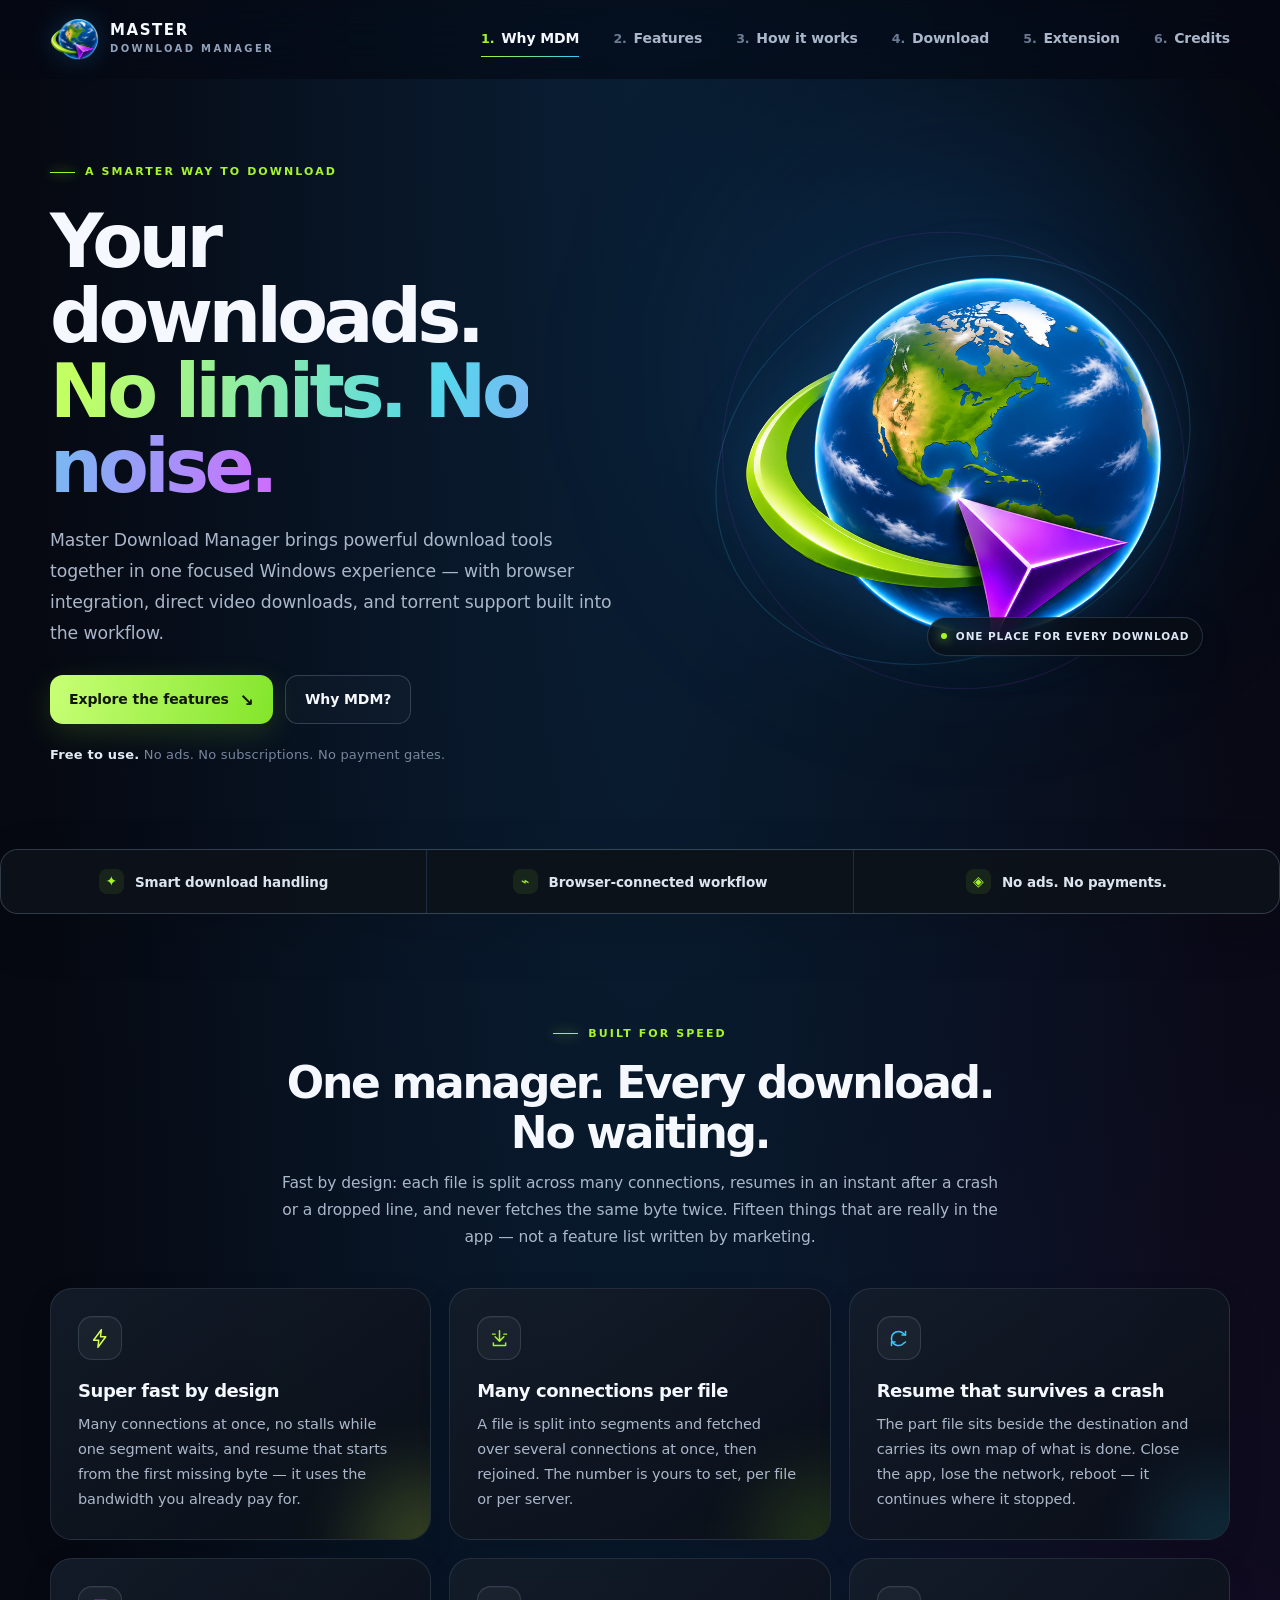
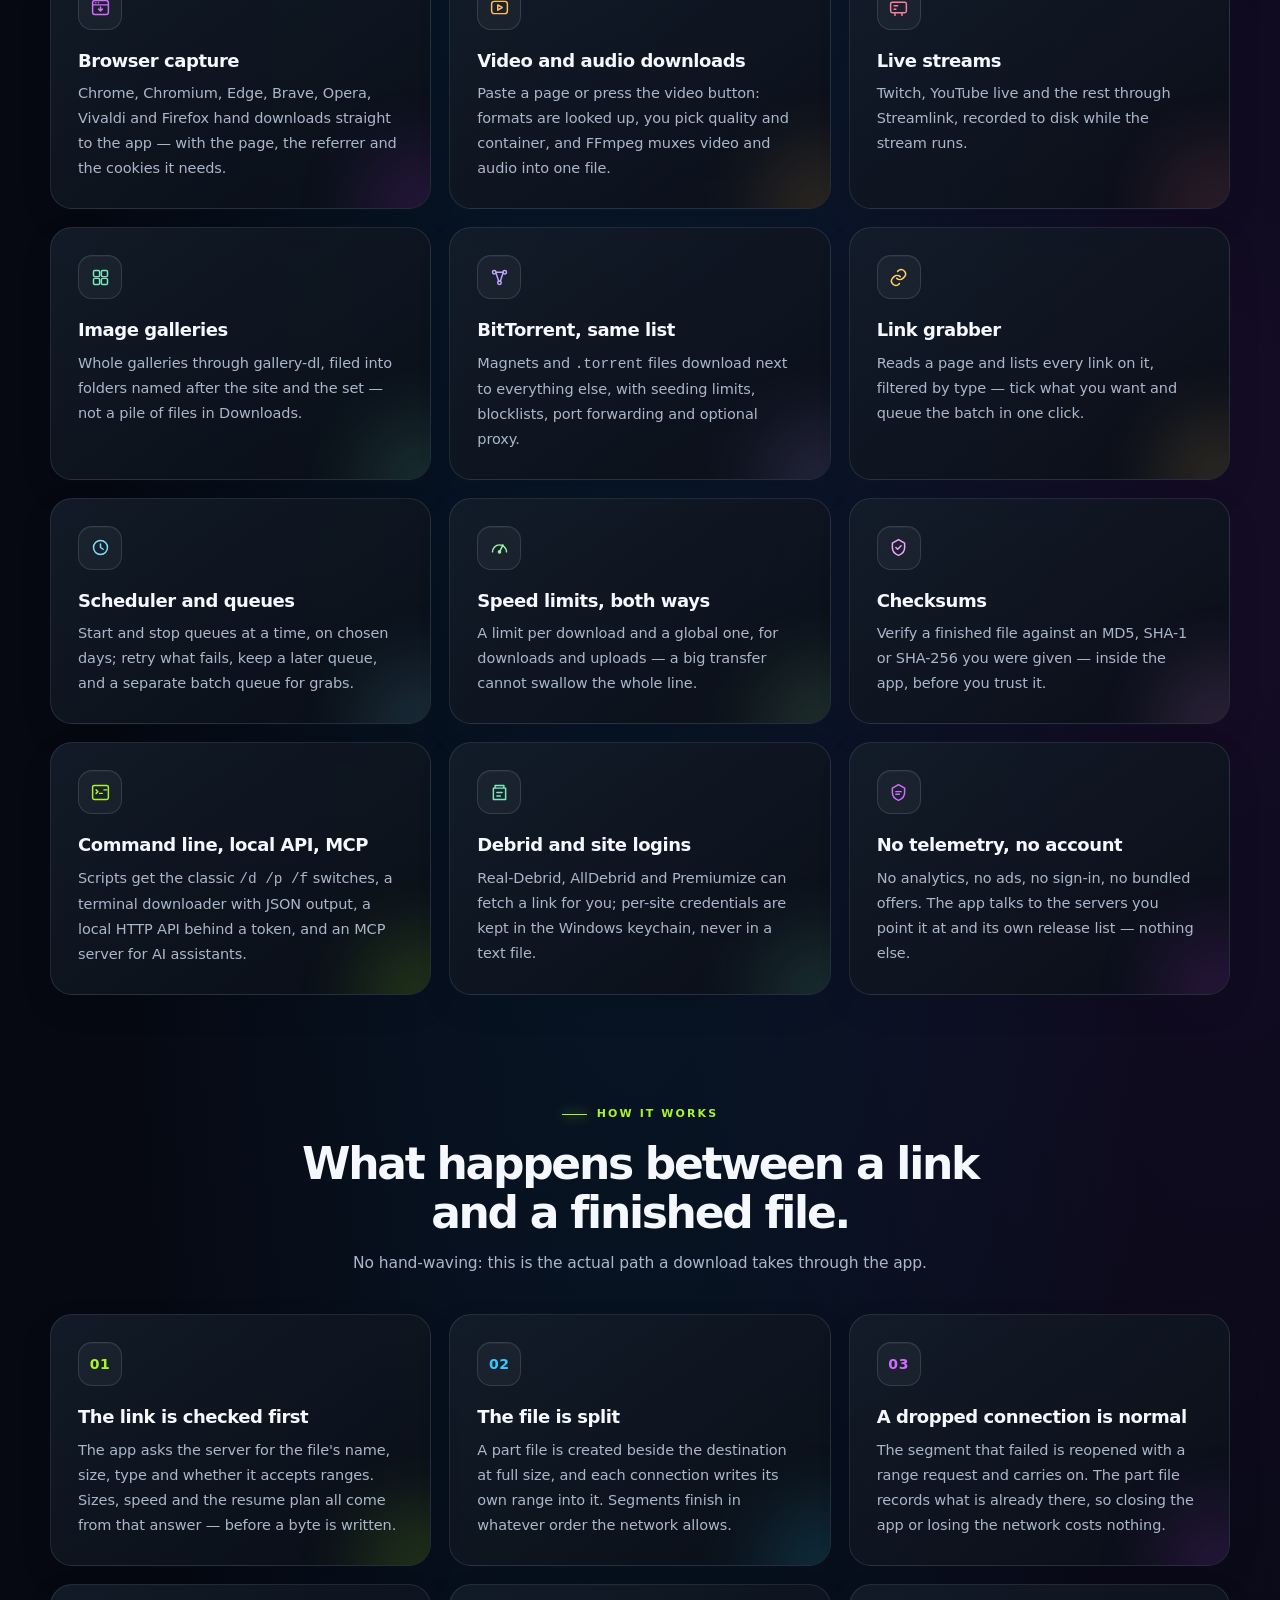
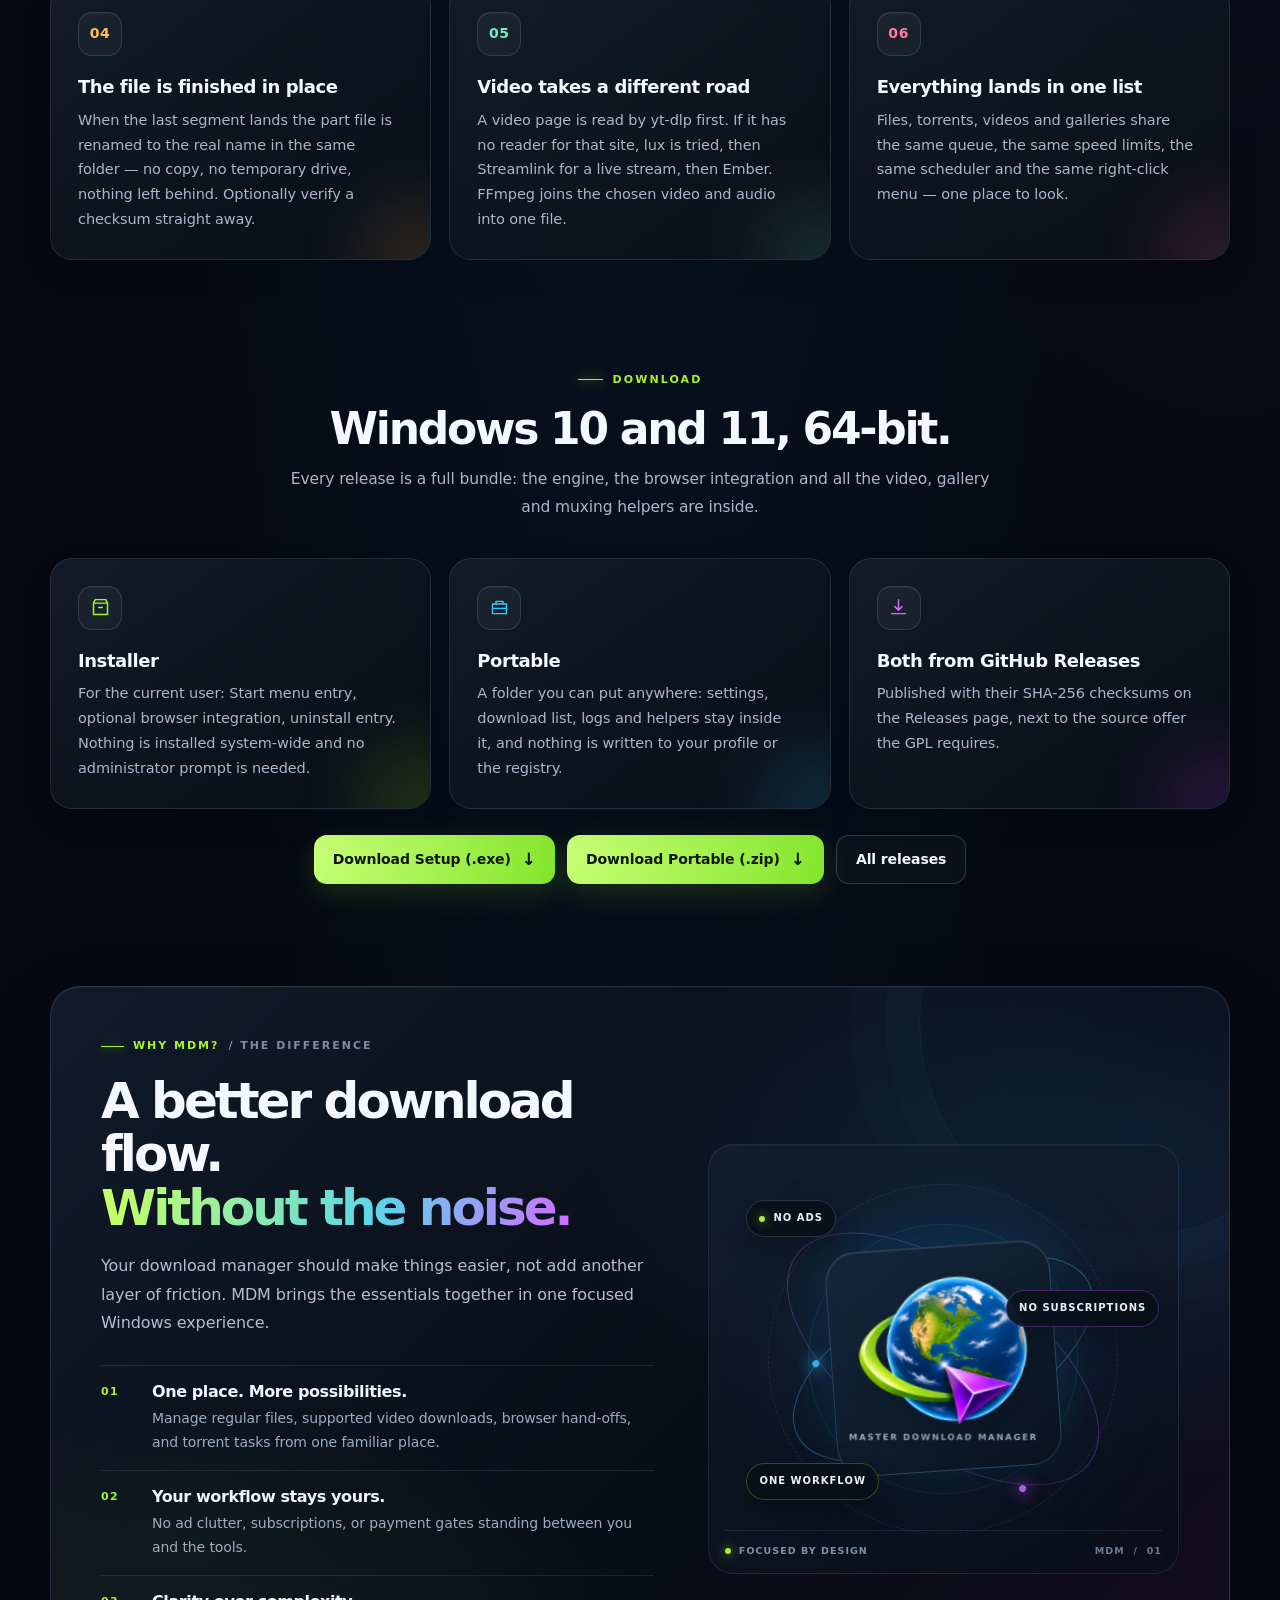
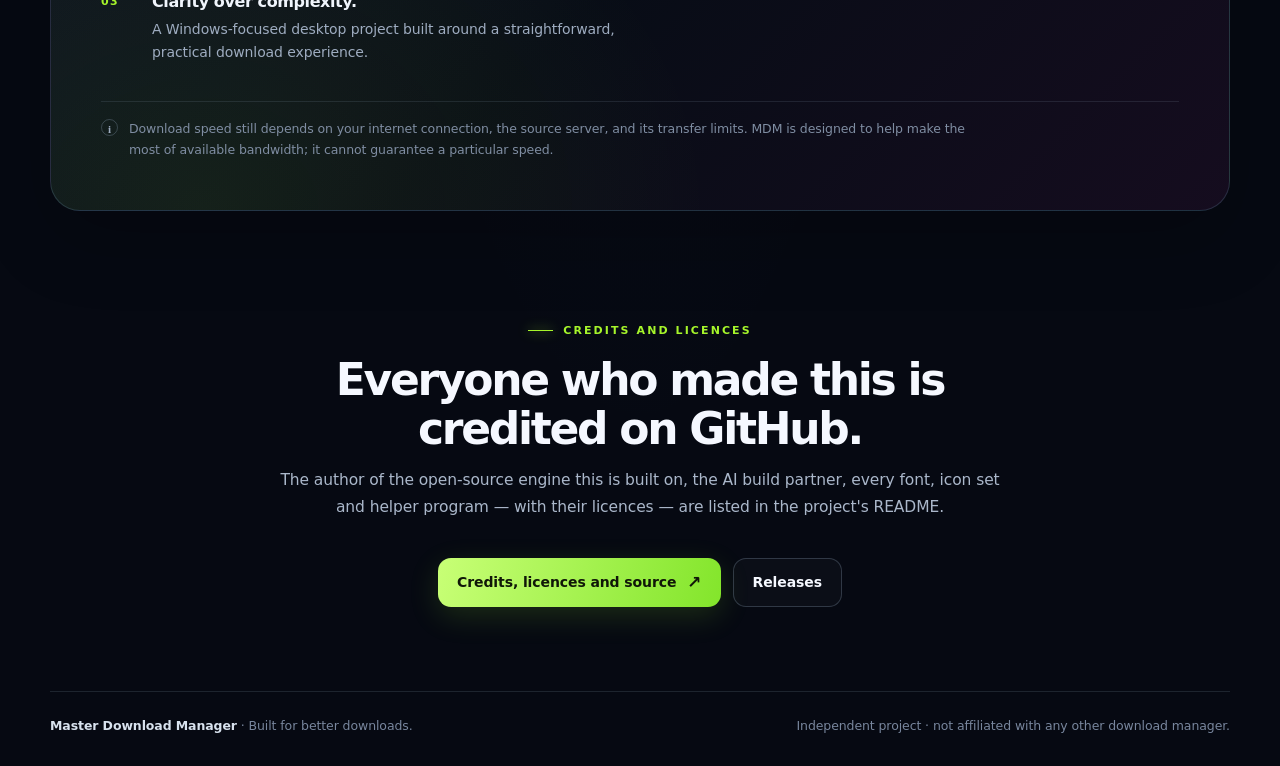
==== commit 39838eb7: "Site: numbered nav, centred hero buttons on mobile" ====
--- a/index.html
+++ b/index.html
@@ -5,7 +5,8 @@
   <meta name="viewport" content="width=device-width, initial-scale=1">
   <meta name="theme-color" content="#05070b">
   <meta name="description" content="Meet Master Download Manager — a Windows download manager with segmented downloads, browser integration, video and audio, image galleries, torrents, and no ads or subscription fees.">
-  <link rel="canonical" href="https://akshat-530.github.io/masterdownloadmanager/">
+  <link rel="canonical" href="https://akshat-530.github.io/masterdownloadmanager/">
+<link rel="icon" href="assets/favicon.ico" sizes="any">
   <meta name="theme-color" content="#0b0d12">
   <meta property="og:type" content="website">
   <meta property="og:site_name" content="Master Download Manager">
@@ -16,7 +17,7 @@
   <meta name="twitter:title" content="Master Download Manager">
   <meta name="twitter:description" content="Segmented downloads, browser capture, video, galleries and torrents - free for Windows, no ads, no telemetry.">
   <title>Master Download Manager — free download manager for Windows</title>
-  <link rel="stylesheet" href="assets/site.css">
+  <link rel="stylesheet" href="assets/site.css?v=2611120555">
 
 </head>
 <body>
@@ -37,12 +38,12 @@
         <span></span><span></span>
       </button>
       <nav id="main-nav" aria-label="Main navigation">
-        <a href="#features">Features</a>
-        <a href="extension.html">Extension</a>
-        <a href="#how">How it works</a>
-        <a href="#approach">Why MDM?</a>
-        <a href="#download">Download</a>
-        <a href="#credits">Credits</a>
+        <a href="#approach"><span class="nav-num" aria-hidden="true">1.</span>Why MDM</a>
+        <a href="#features"><span class="nav-num" aria-hidden="true">2.</span>Features</a>
+        <a href="#how"><span class="nav-num" aria-hidden="true">3.</span>How it works</a>
+        <a href="#download"><span class="nav-num" aria-hidden="true">4.</span>Download</a>
+        <a href="extension.html"><span class="nav-num" aria-hidden="true">5.</span>Extension</a>
+        <a href="#credits"><span class="nav-num" aria-hidden="true">6.</span>Credits</a>
       </nav>
     </div>
   </header>
@@ -54,7 +55,7 @@
           <div class="eyebrow">A smarter way to download</div>
           <h1 id="hero-title">Your downloads.<br><span class="accent">No limits. No noise.</span></h1>
           <p class="intro">Master Download Manager brings powerful download tools together in one focused Windows experience — with browser integration, direct video downloads, and torrent support built into the workflow.</p>
-          <div class="hero-actions">
+          <div class="hero-actions" style="justify-content:flex-start">
             <a class="primary-link" href="#features">Explore the features <span aria-hidden="true">↘</span></a>
             <a class="secondary-link" href="#approach">Why MDM?</a>
           </div>
@@ -311,6 +312,6 @@
   <button class="back-to-top" type="button" aria-label="Back to top" title="Back to top">
     <svg viewBox="0 0 24 24" aria-hidden="true"><path d="M12 19V5M6 11l6-6 6 6" /></svg>
   </button>
-  <script src="assets/site.js"></script>
+  <script src="assets/site.js?v=2611120555"></script>
 </body>
 </html>
--- a/assets/site.css
+++ b/assets/site.css
@@ -87,6 +87,13 @@
   }
   nav a:hover, nav a[aria-current="location"] { color: var(--text); }
   nav a:hover::after, nav a[aria-current="location"]::after { transform: scaleX(1); }
+  nav .nav-num {
+    display: inline-block; min-width: 1.1em; margin-right: .5em;
+    color: #6b7c96; font-size: .9em; font-weight: 700; font-variant-numeric: tabular-nums;
+    transition: color .2s ease;
+  }
+  nav a:hover .nav-num, nav a[aria-current="location"] .nav-num { color: var(--green); }
+  @media (max-width: 900px) { nav .nav-num { min-width: 1.3em; margin-right: .6em; } }
   .menu-toggle {
     display: none; width: 44px; height: 44px; padding: 0;
     align-items: center; justify-content: center; flex-direction: column; gap: 5px;
@@ -253,7 +260,7 @@
   @media (max-width: 900px) {
     .hero { grid-template-columns: 1fr; gap: 12px; padding: 68px 0 70px; }
     .hero-copy { text-align: center; }
-    .hero-copy .eyebrow, .hero-actions { justify-content: center; }
+    .hero-copy .eyebrow, .hero .hero-actions { justify-content: center; }
     .intro { margin-inline: auto; }
     .hero-art { min-height: 360px; margin-top: -2px; }
     .logo-halo { width: min(76vw, 410px); }
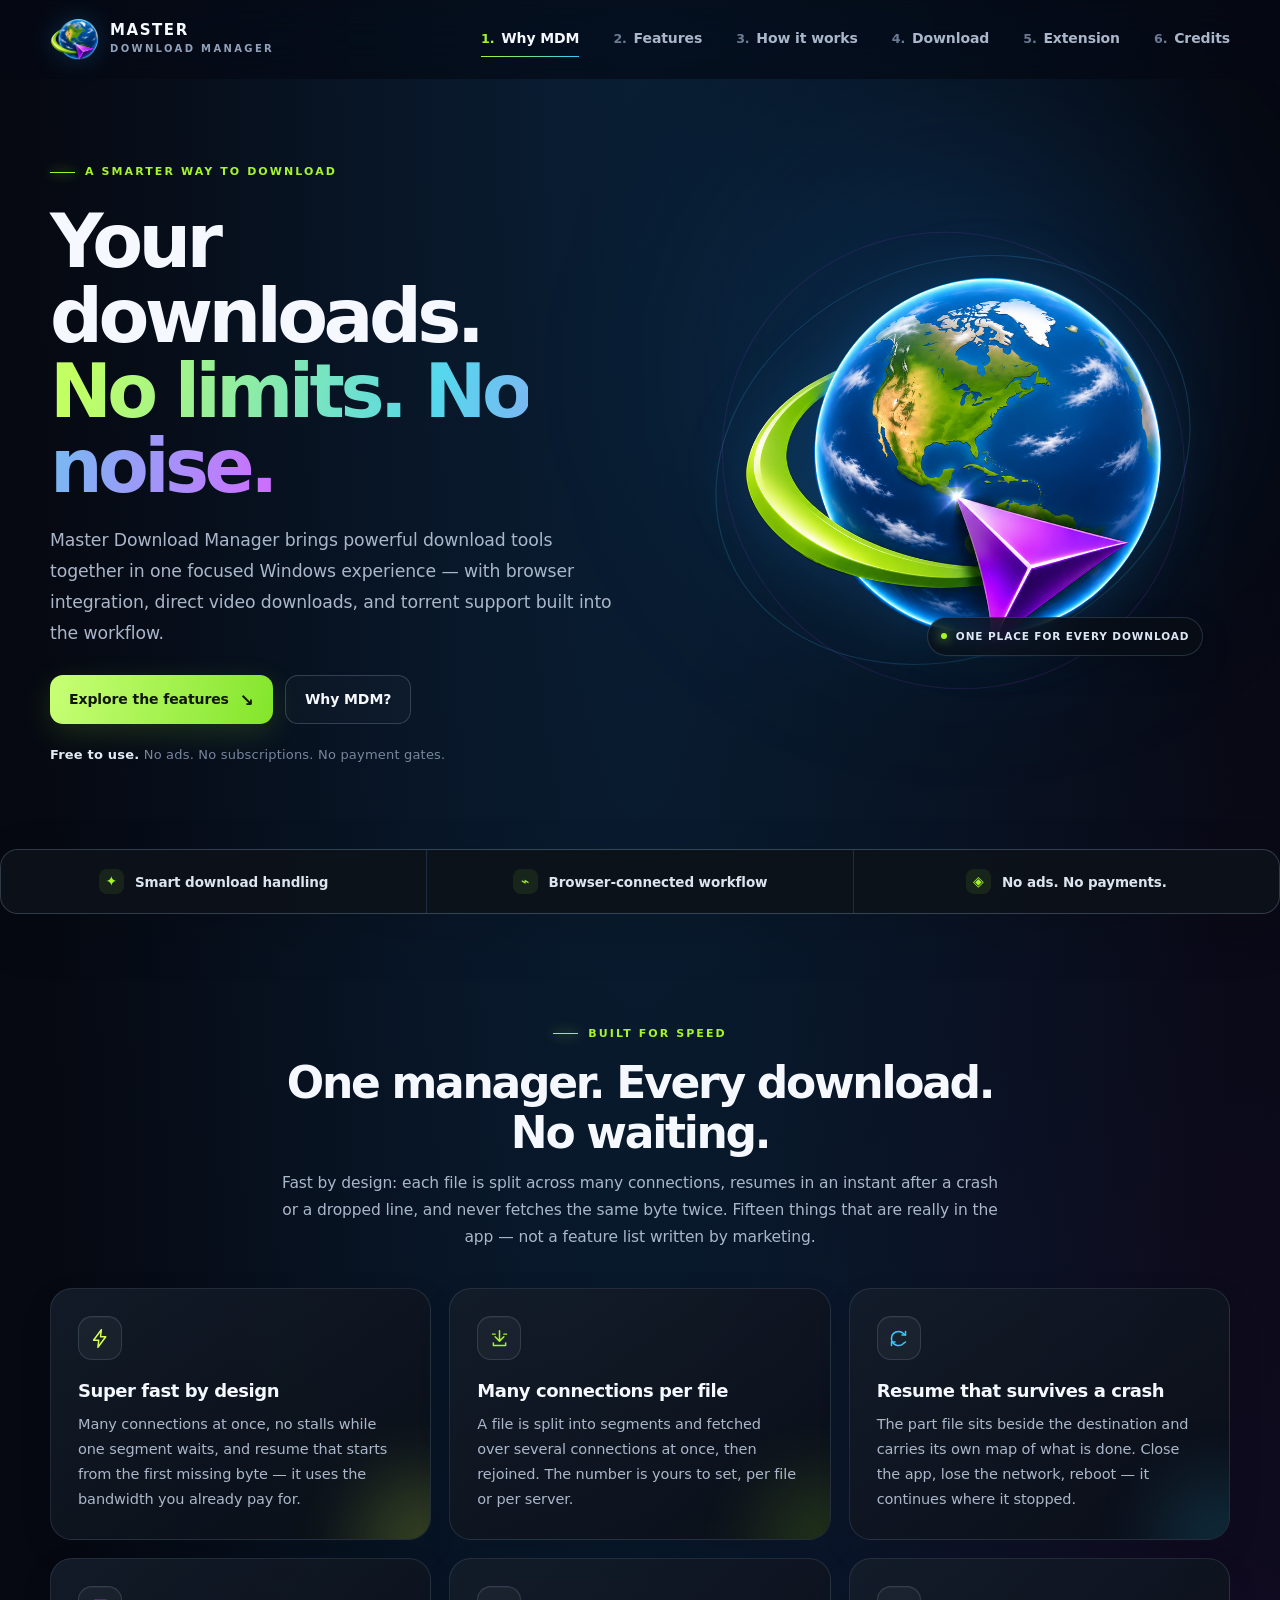
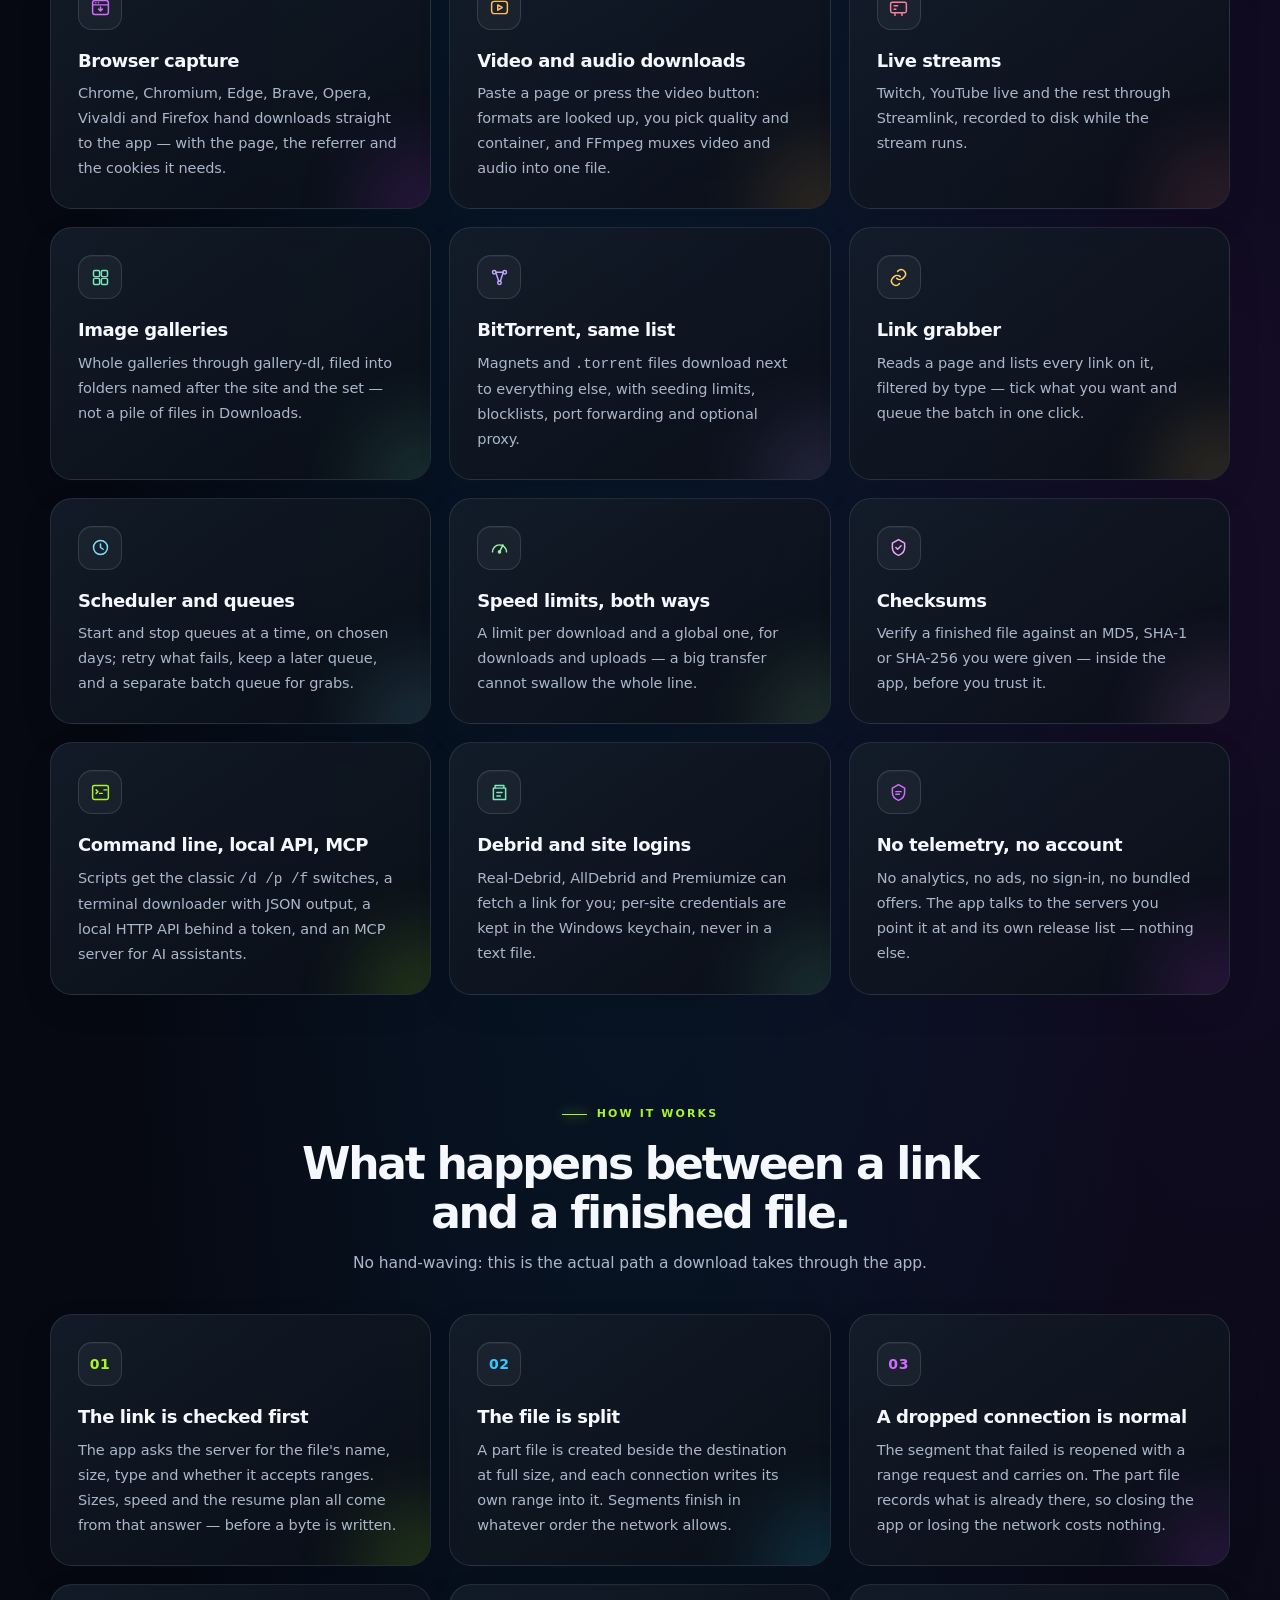
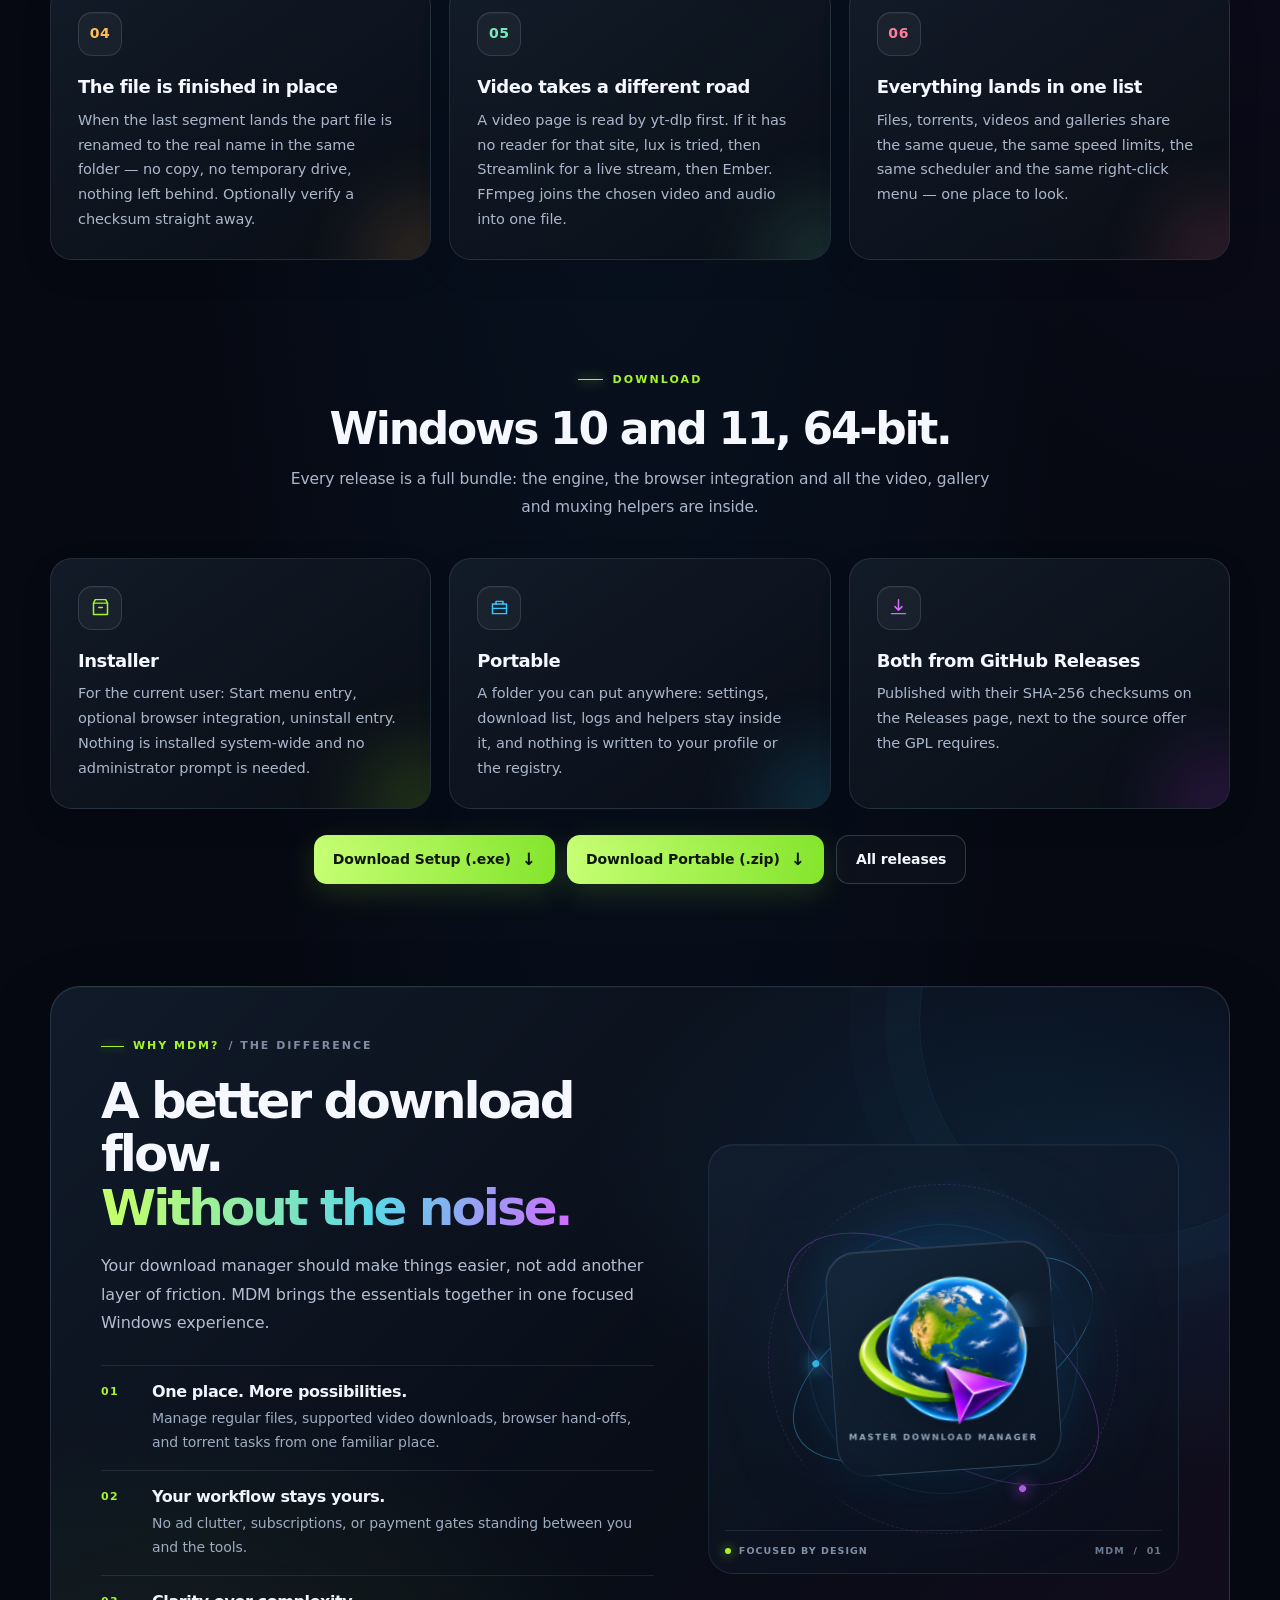
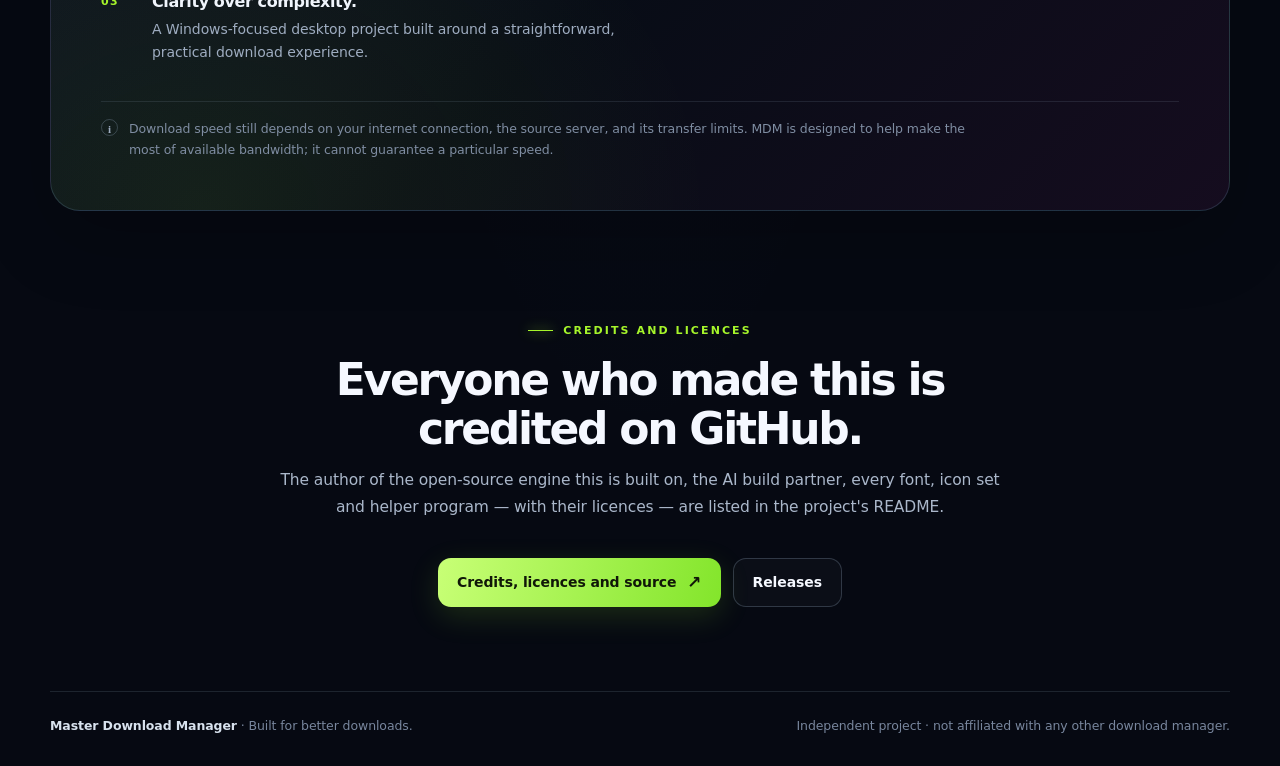
==== commit 86c6eb95: "Site: hero buttons centred on mobile (inline override removed)" ====
--- a/index.html
+++ b/index.html
@@ -17,7 +17,7 @@
   <meta name="twitter:title" content="Master Download Manager">
   <meta name="twitter:description" content="Segmented downloads, browser capture, video, galleries and torrents - free for Windows, no ads, no telemetry.">
   <title>Master Download Manager — free download manager for Windows</title>
-  <link rel="stylesheet" href="assets/site.css?v=2611120555">
+  <link rel="stylesheet" href="assets/site.css?v=2611120603">
 
 </head>
 <body>
@@ -55,7 +55,7 @@
           <div class="eyebrow">A smarter way to download</div>
           <h1 id="hero-title">Your downloads.<br><span class="accent">No limits. No noise.</span></h1>
           <p class="intro">Master Download Manager brings powerful download tools together in one focused Windows experience — with browser integration, direct video downloads, and torrent support built into the workflow.</p>
-          <div class="hero-actions" style="justify-content:flex-start">
+          <div class="hero-actions">
             <a class="primary-link" href="#features">Explore the features <span aria-hidden="true">↘</span></a>
             <a class="secondary-link" href="#approach">Why MDM?</a>
           </div>
@@ -312,6 +312,6 @@
   <button class="back-to-top" type="button" aria-label="Back to top" title="Back to top">
     <svg viewBox="0 0 24 24" aria-hidden="true"><path d="M12 19V5M6 11l6-6 6 6" /></svg>
   </button>
-  <script src="assets/site.js?v=2611120555"></script>
+  <script src="assets/site.js?v=2611120603"></script>
 </body>
 </html>
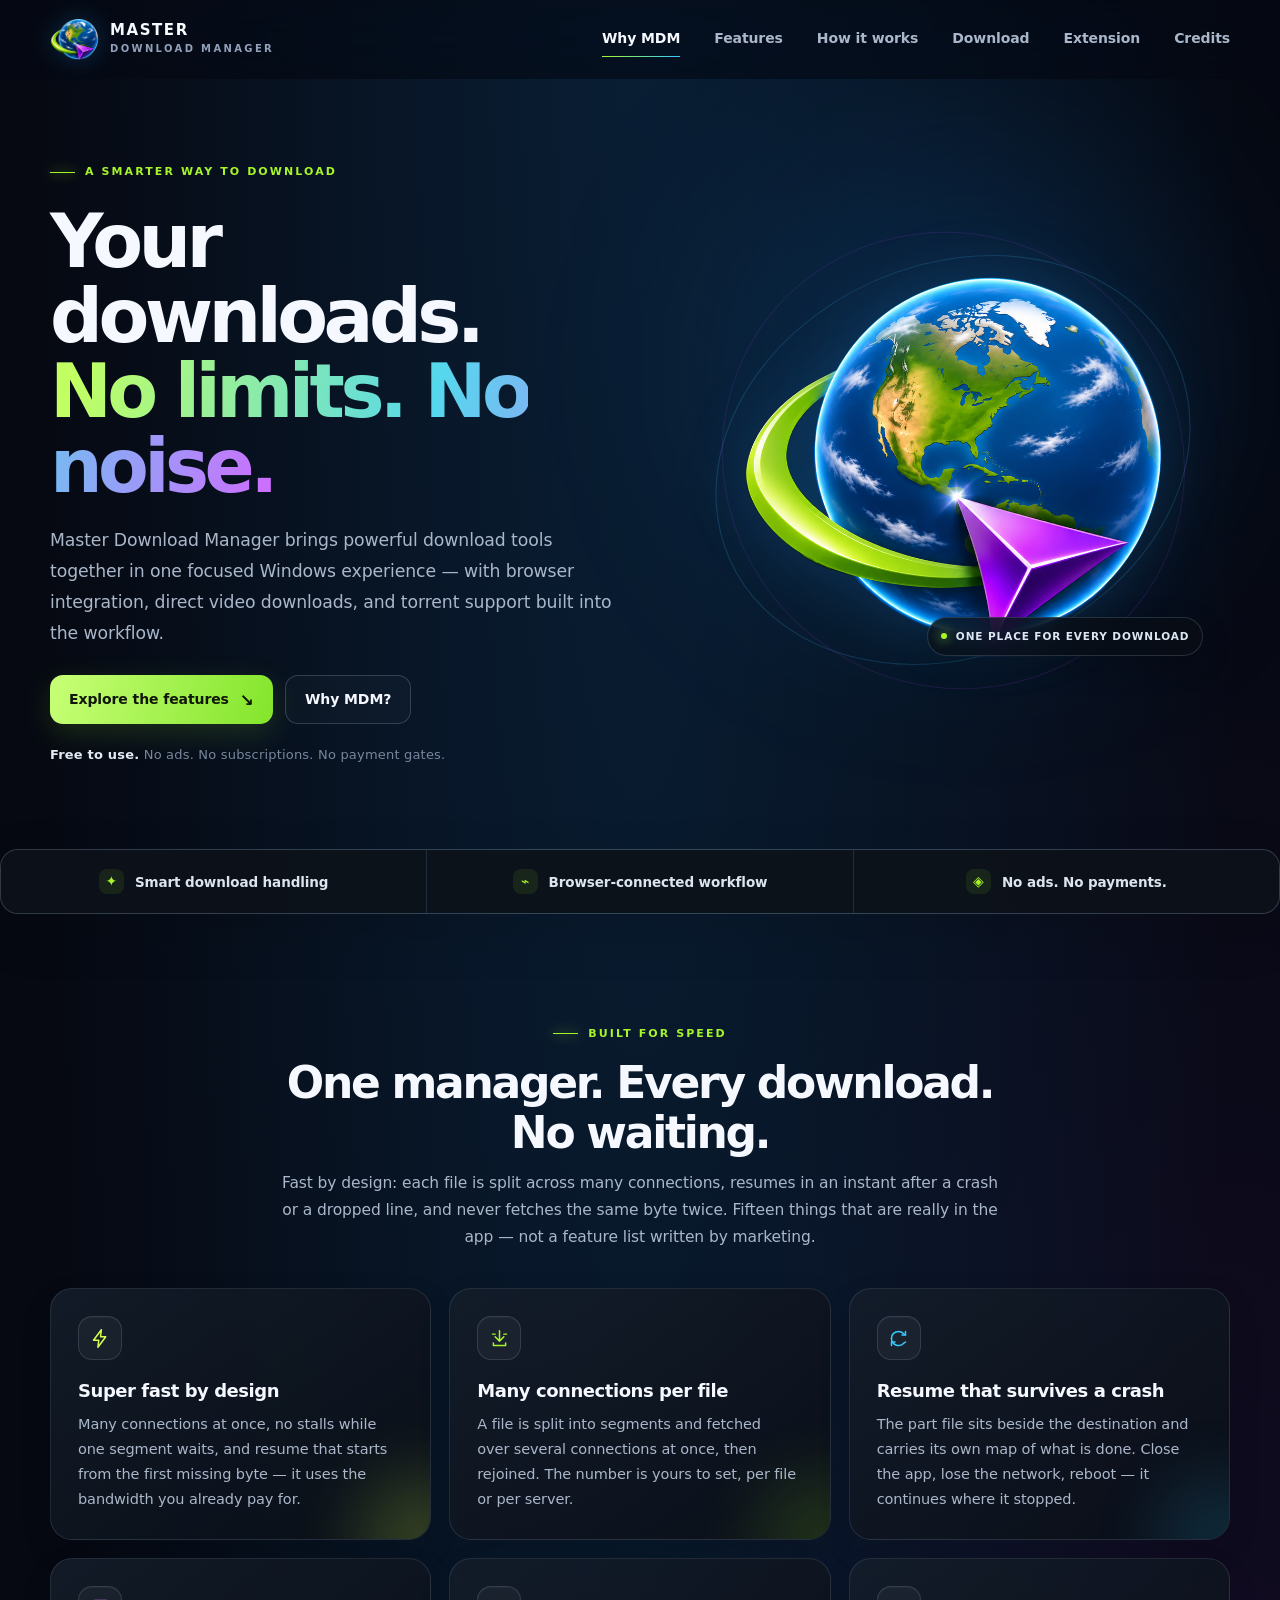
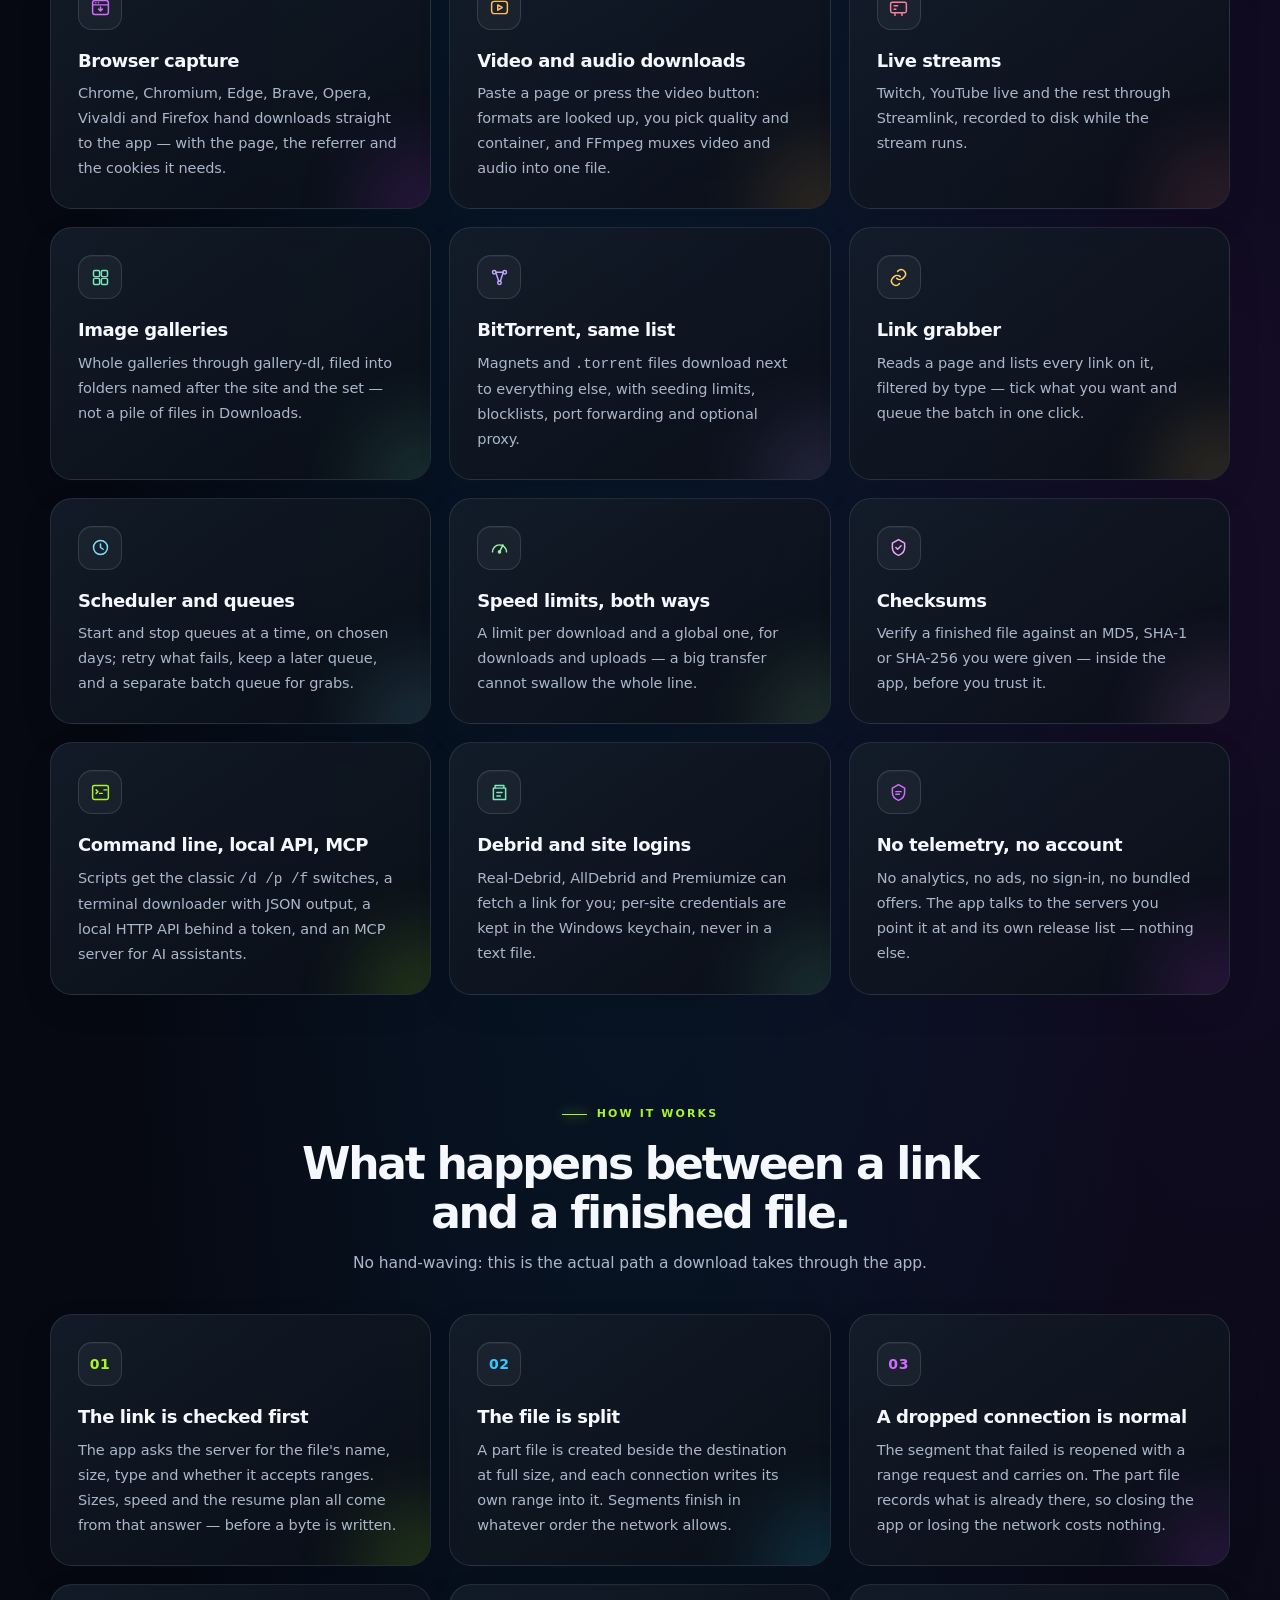
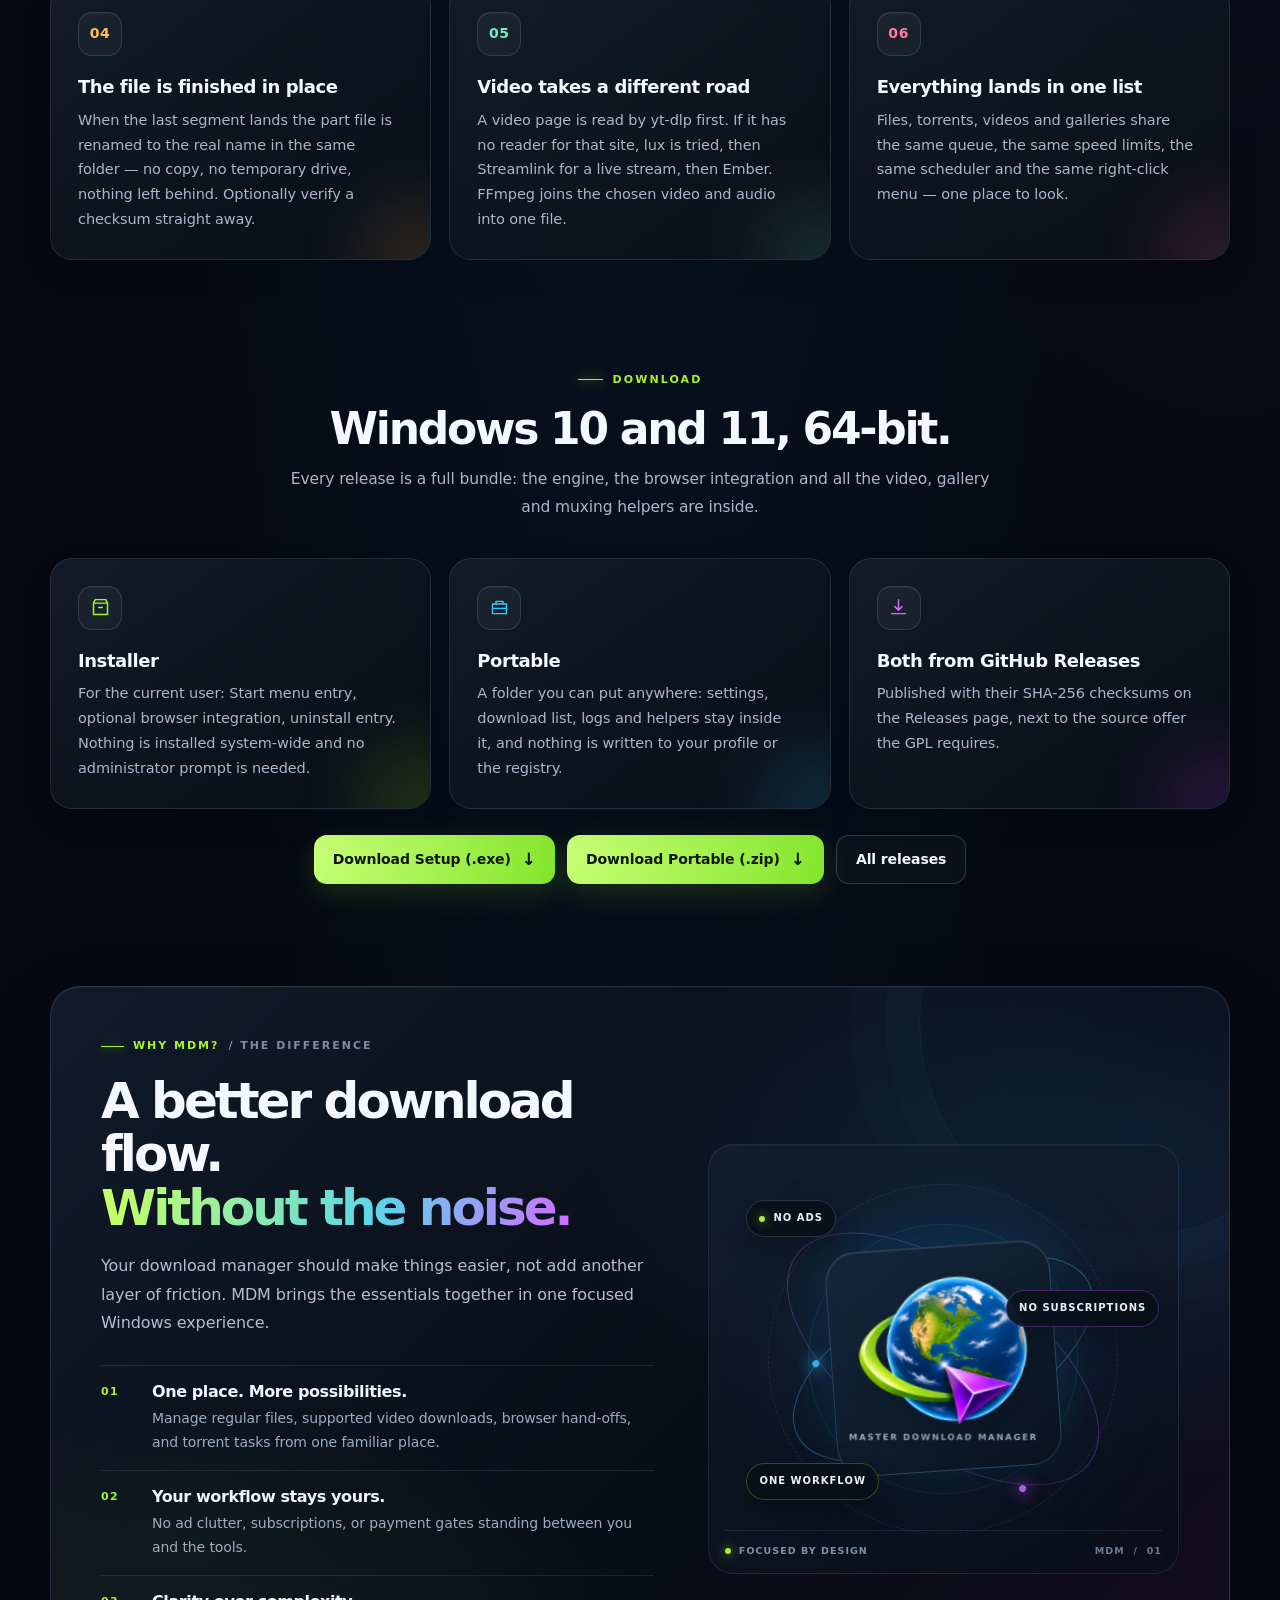
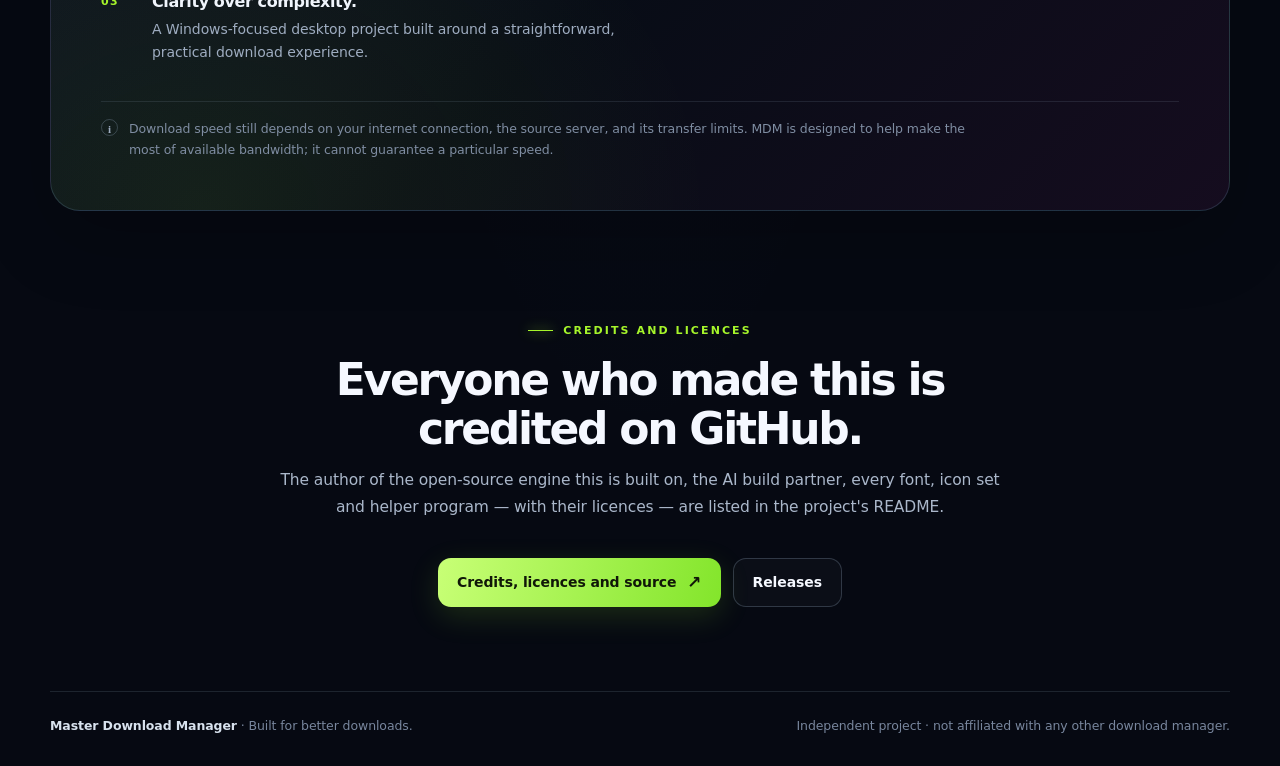
==== commit 50f4a241: "Site: nav order, no numbers" ====
--- a/index.html
+++ b/index.html
@@ -17,7 +17,7 @@
   <meta name="twitter:title" content="Master Download Manager">
   <meta name="twitter:description" content="Segmented downloads, browser capture, video, galleries and torrents - free for Windows, no ads, no telemetry.">
   <title>Master Download Manager — free download manager for Windows</title>
-  <link rel="stylesheet" href="assets/site.css?v=2611120603">
+  <link rel="stylesheet" href="assets/site.css?v=2611120607">
 
 </head>
 <body>
@@ -38,12 +38,12 @@
         <span></span><span></span>
       </button>
       <nav id="main-nav" aria-label="Main navigation">
-        <a href="#approach"><span class="nav-num" aria-hidden="true">1.</span>Why MDM</a>
-        <a href="#features"><span class="nav-num" aria-hidden="true">2.</span>Features</a>
-        <a href="#how"><span class="nav-num" aria-hidden="true">3.</span>How it works</a>
-        <a href="#download"><span class="nav-num" aria-hidden="true">4.</span>Download</a>
-        <a href="extension.html"><span class="nav-num" aria-hidden="true">5.</span>Extension</a>
-        <a href="#credits"><span class="nav-num" aria-hidden="true">6.</span>Credits</a>
+        <a href="#approach">Why MDM</a>
+        <a href="#features">Features</a>
+        <a href="#how">How it works</a>
+        <a href="#download">Download</a>
+        <a href="extension.html">Extension</a>
+        <a href="#credits">Credits</a>
       </nav>
     </div>
   </header>
@@ -312,6 +312,6 @@
   <button class="back-to-top" type="button" aria-label="Back to top" title="Back to top">
     <svg viewBox="0 0 24 24" aria-hidden="true"><path d="M12 19V5M6 11l6-6 6 6" /></svg>
   </button>
-  <script src="assets/site.js?v=2611120603"></script>
+  <script src="assets/site.js?v=2611120607"></script>
 </body>
 </html>
--- a/assets/site.css
+++ b/assets/site.css
@@ -87,13 +87,6 @@
   }
   nav a:hover, nav a[aria-current="location"] { color: var(--text); }
   nav a:hover::after, nav a[aria-current="location"]::after { transform: scaleX(1); }
-  nav .nav-num {
-    display: inline-block; min-width: 1.1em; margin-right: .5em;
-    color: #6b7c96; font-size: .9em; font-weight: 700; font-variant-numeric: tabular-nums;
-    transition: color .2s ease;
-  }
-  nav a:hover .nav-num, nav a[aria-current="location"] .nav-num { color: var(--green); }
-  @media (max-width: 900px) { nav .nav-num { min-width: 1.3em; margin-right: .6em; } }
   .menu-toggle {
     display: none; width: 44px; height: 44px; padding: 0;
     align-items: center; justify-content: center; flex-direction: column; gap: 5px;
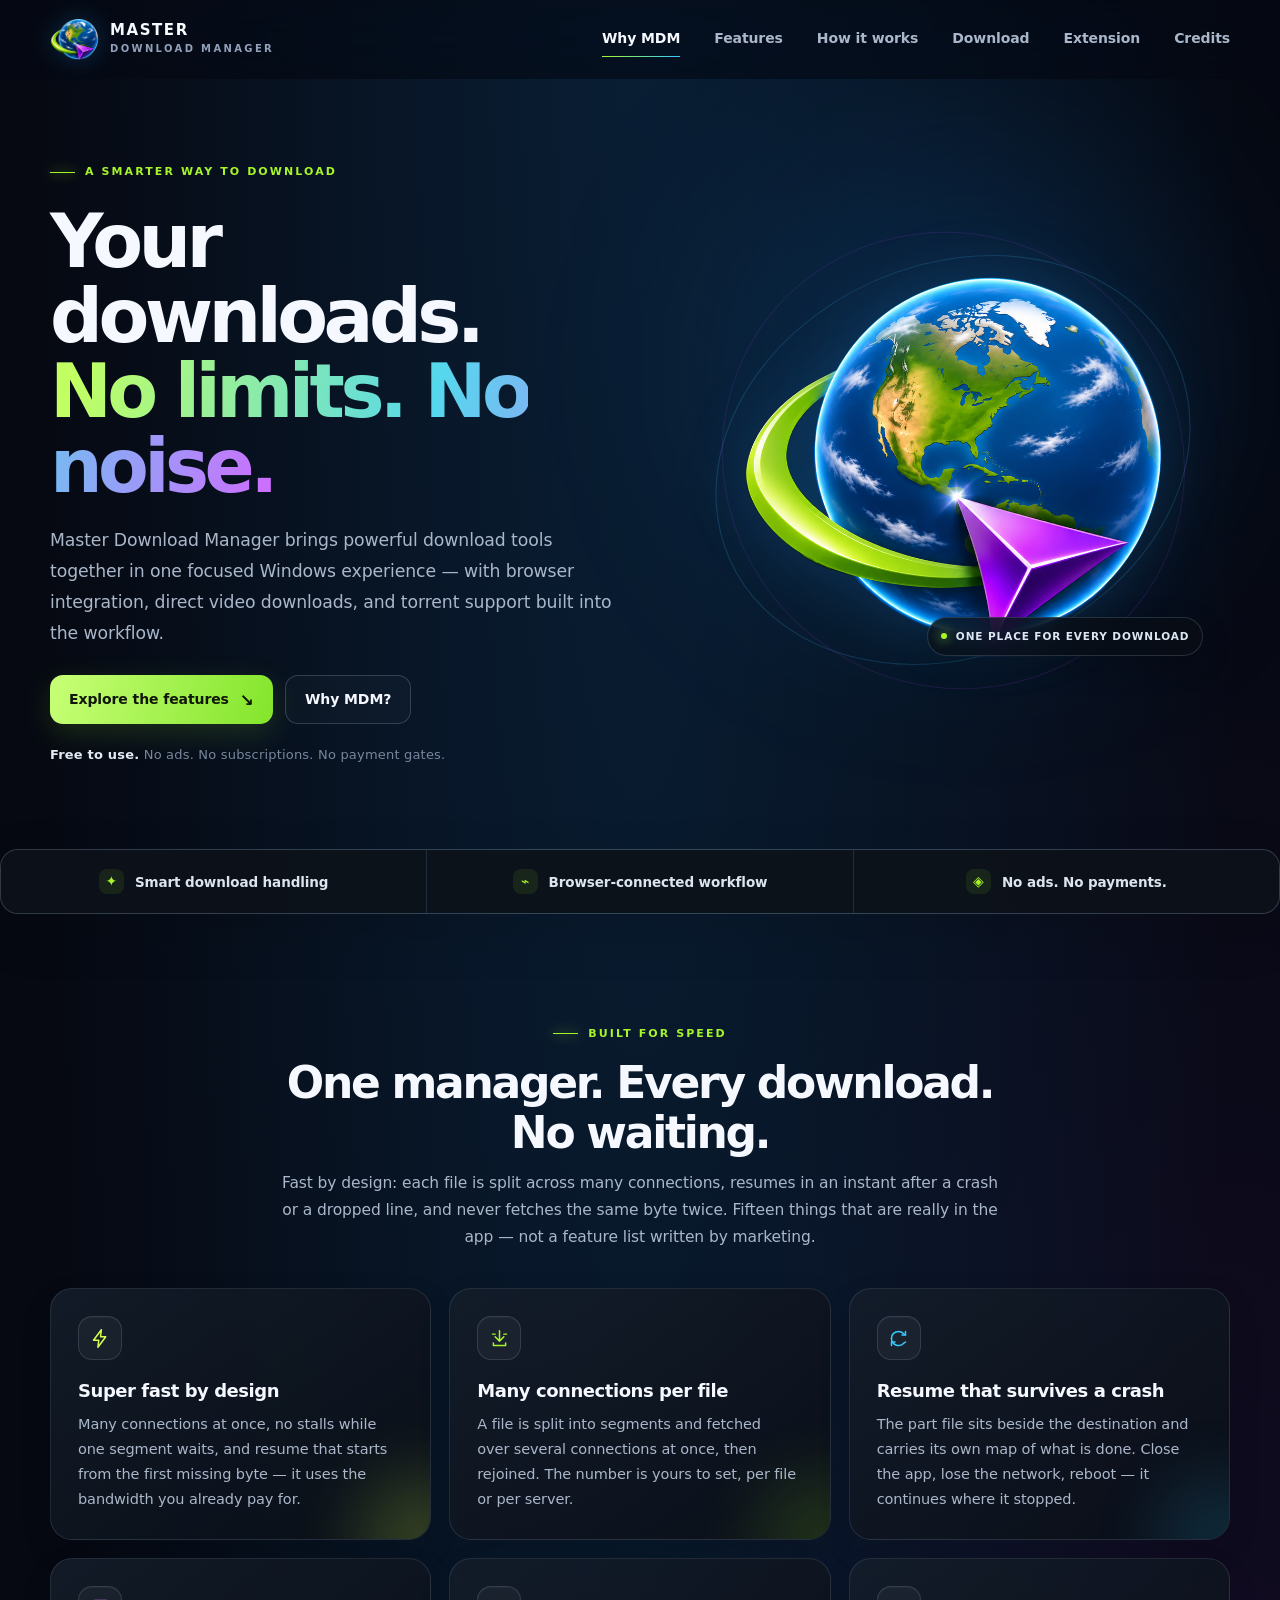
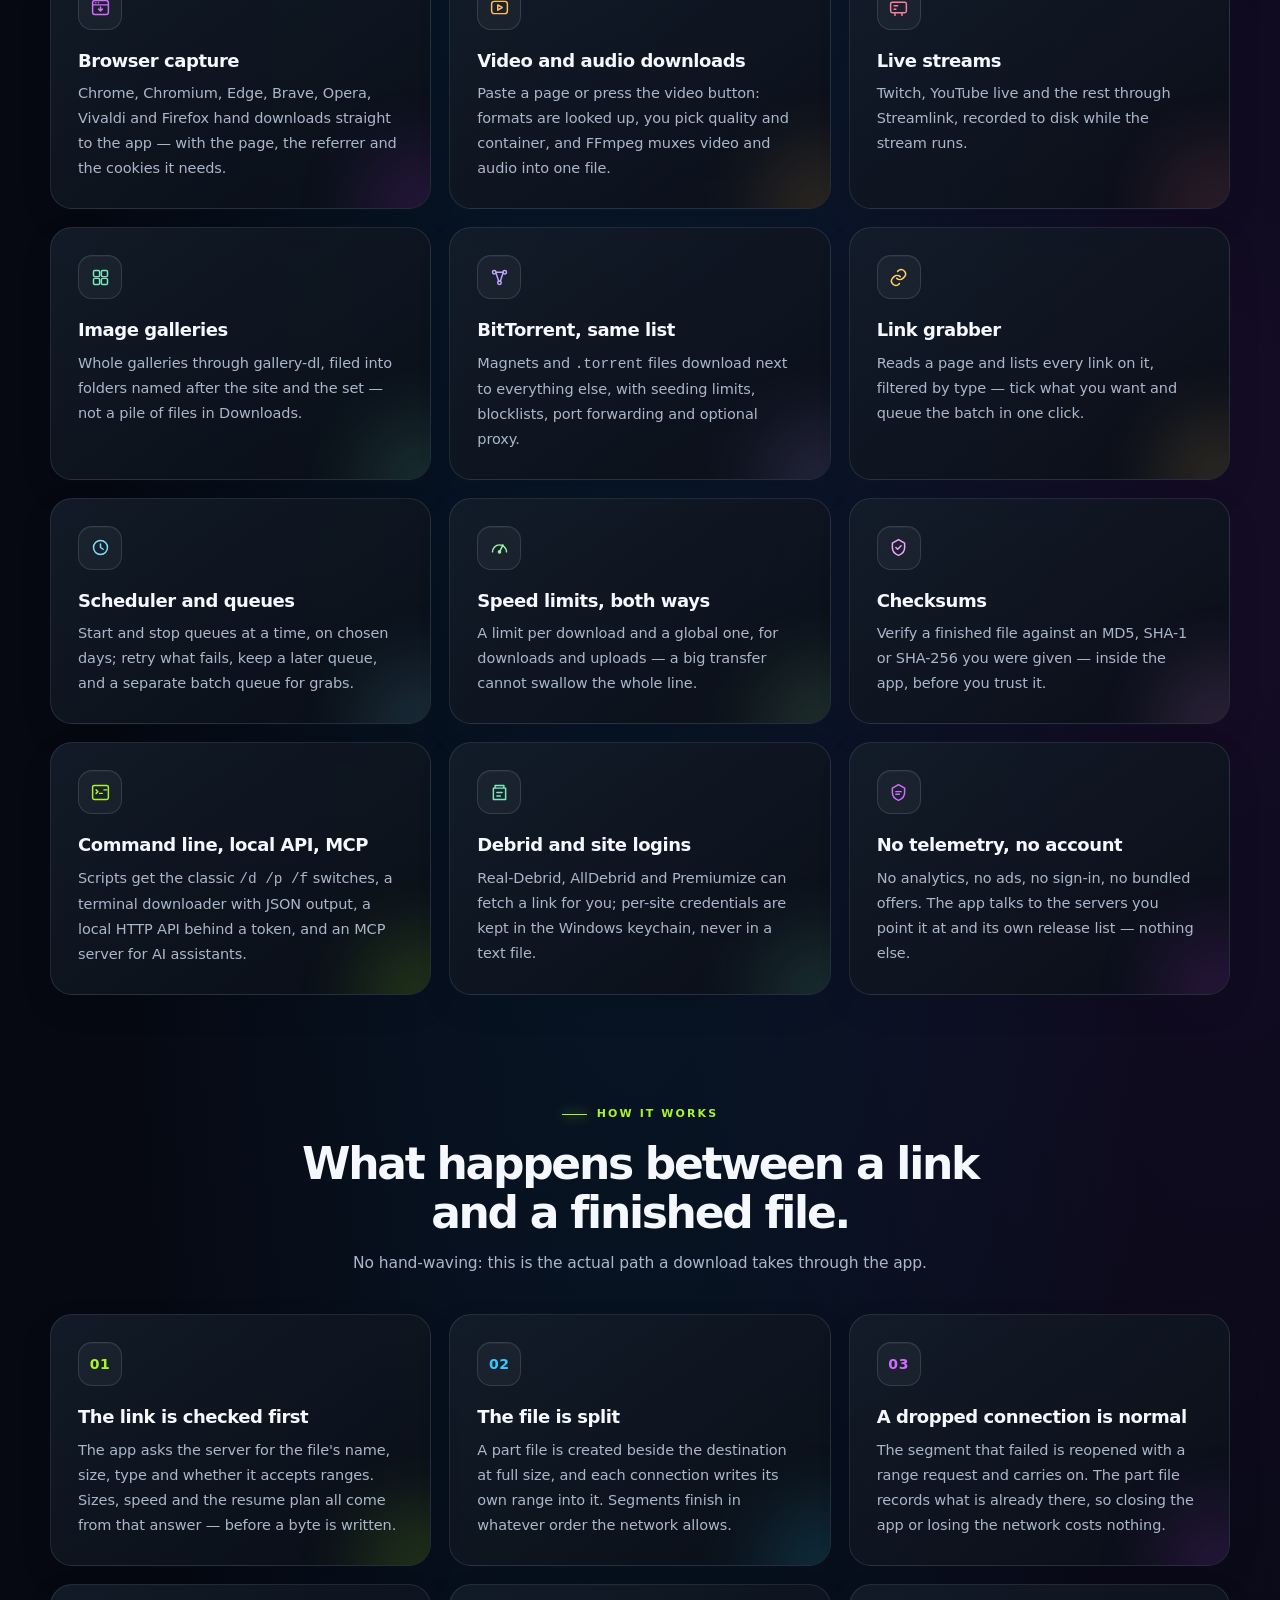
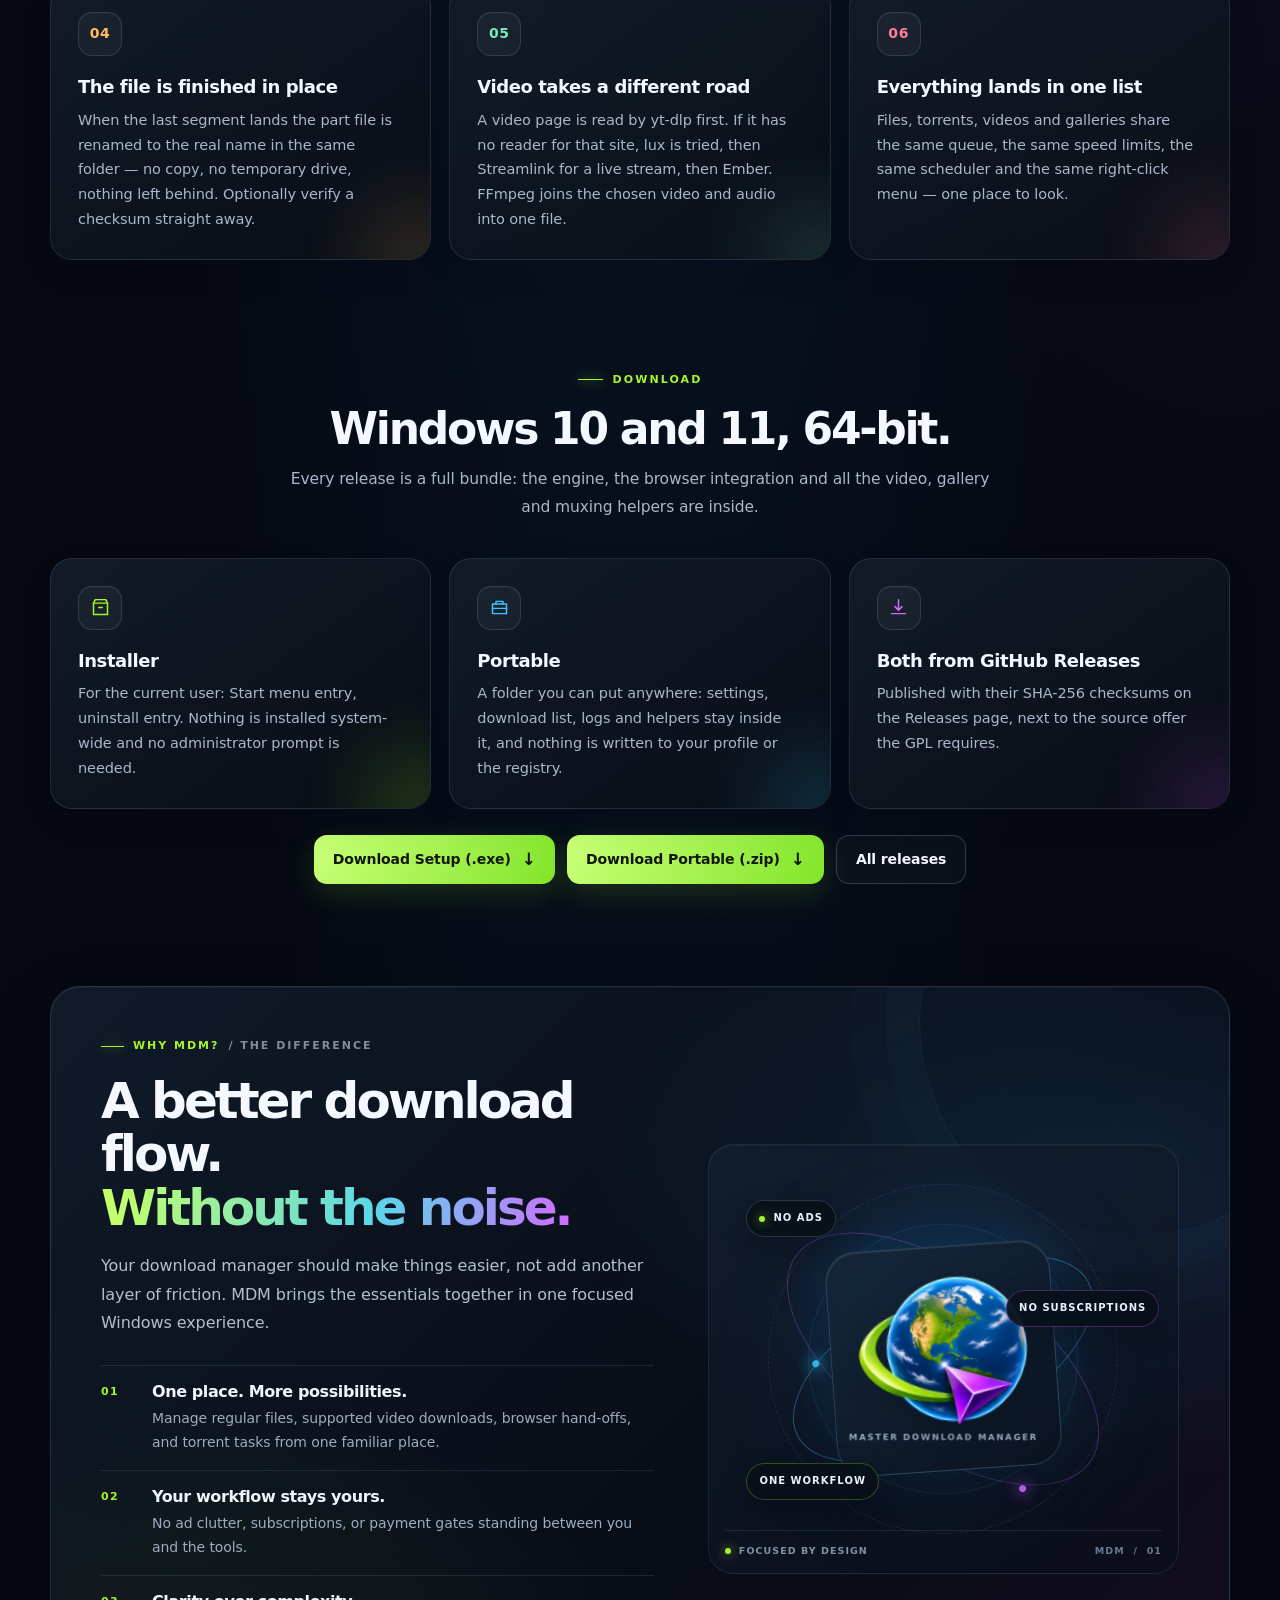
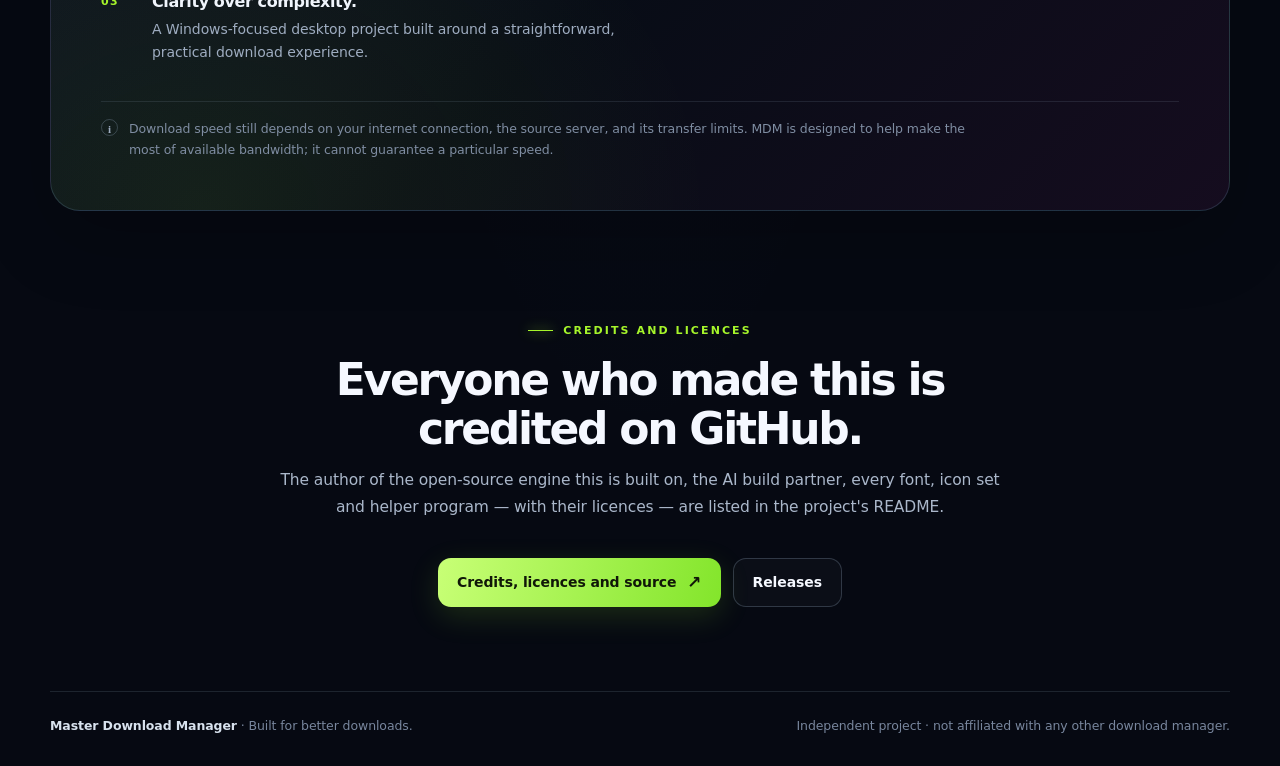
==== commit 6ebb1f86: "installer: no browser-integration option" ====
--- a/index.html
+++ b/index.html
@@ -211,7 +211,7 @@
           <article class="feature-card reveal" style="--icon:#a6f52b;--glow:rgba(166,245,43,.2)">
             <div class="feature-icon" aria-hidden="true"><svg viewBox="0 0 24 24"><path d="M4 7h16v13H4z"/><path d="M4 7 6 3h12l2 4"/><path d="M10 12h4"/></svg></div>
             <h3>Installer</h3>
-            <p>For the current user: Start menu entry, optional browser integration, uninstall entry. Nothing is installed system-wide and no administrator prompt is needed.</p>
+            <p>For the current user: Start menu entry, uninstall entry. Nothing is installed system-wide and no administrator prompt is needed.</p>
           </article>
           <article class="feature-card reveal" style="--icon:#35caff;--glow:rgba(53,202,255,.2)">
             <div class="feature-icon" aria-hidden="true"><svg viewBox="0 0 24 24"><path d="M4 8h16v11H4z"/><path d="M8 8V5h8v3"/><path d="M4 13h16"/></svg></div>
@@ -225,9 +225,9 @@
           </article>
         </div>
                 <div class="hero-actions" style="margin-top:26px">
-          <a class="primary-link" data-dl="setup" href="https://github.com/Akshat-530/masterdownloadmanager-app/releases">Download Setup (.exe) <span aria-hidden="true">&#8595;</span></a>
-          <a class="primary-link" data-dl="portable" href="https://github.com/Akshat-530/masterdownloadmanager-app/releases">Download Portable (.zip) <span aria-hidden="true">&#8595;</span></a>
-          <a class="secondary-link" href="https://github.com/Akshat-530/masterdownloadmanager-app/releases">All releases</a>
+          <a class="primary-link" data-dl="setup" href="https://github.com/Akshat-530/masterdownloadmanager-app/releases/latest">Download Setup (.exe) <span aria-hidden="true">&#8595;</span></a>
+          <a class="primary-link" data-dl="portable" href="https://github.com/Akshat-530/masterdownloadmanager-app/releases/latest">Download Portable (.zip) <span aria-hidden="true">&#8595;</span></a>
+          <a class="secondary-link" href="https://github.com/Akshat-530/masterdownloadmanager-app/releases/latest">All releases</a>
         </div>
       </section>
 
@@ -299,7 +299,7 @@
         </div>
         <div class="hero-actions" style="margin-top:24px">
           <a class="primary-link" href="https://github.com/Akshat-530/masterdownloadmanager-app#readme">Credits, licences and source <span aria-hidden="true">&#8599;</span></a>
-          <a class="secondary-link" href="https://github.com/Akshat-530/masterdownloadmanager-app/releases">Releases</a>
+          <a class="secondary-link" href="https://github.com/Akshat-530/masterdownloadmanager-app/releases/latest">Releases</a>
         </div>
       </section>
     </div>
